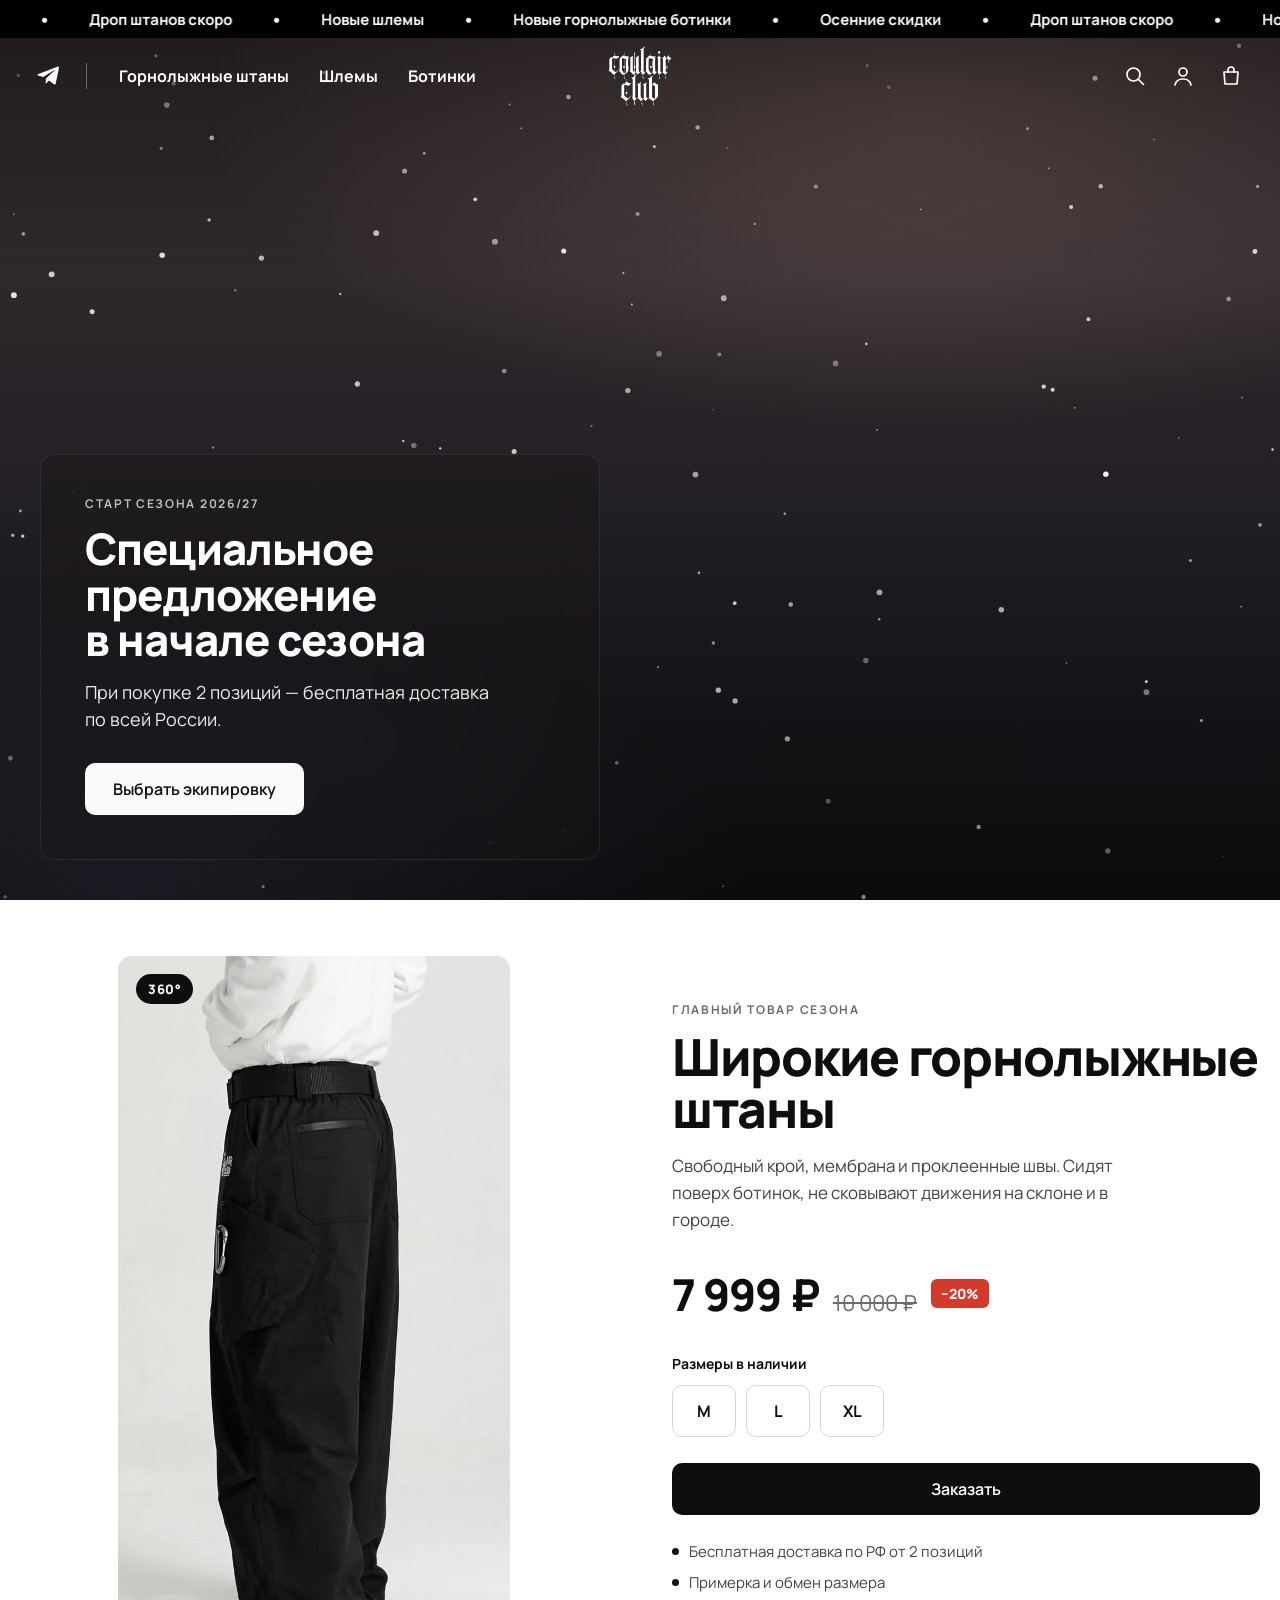
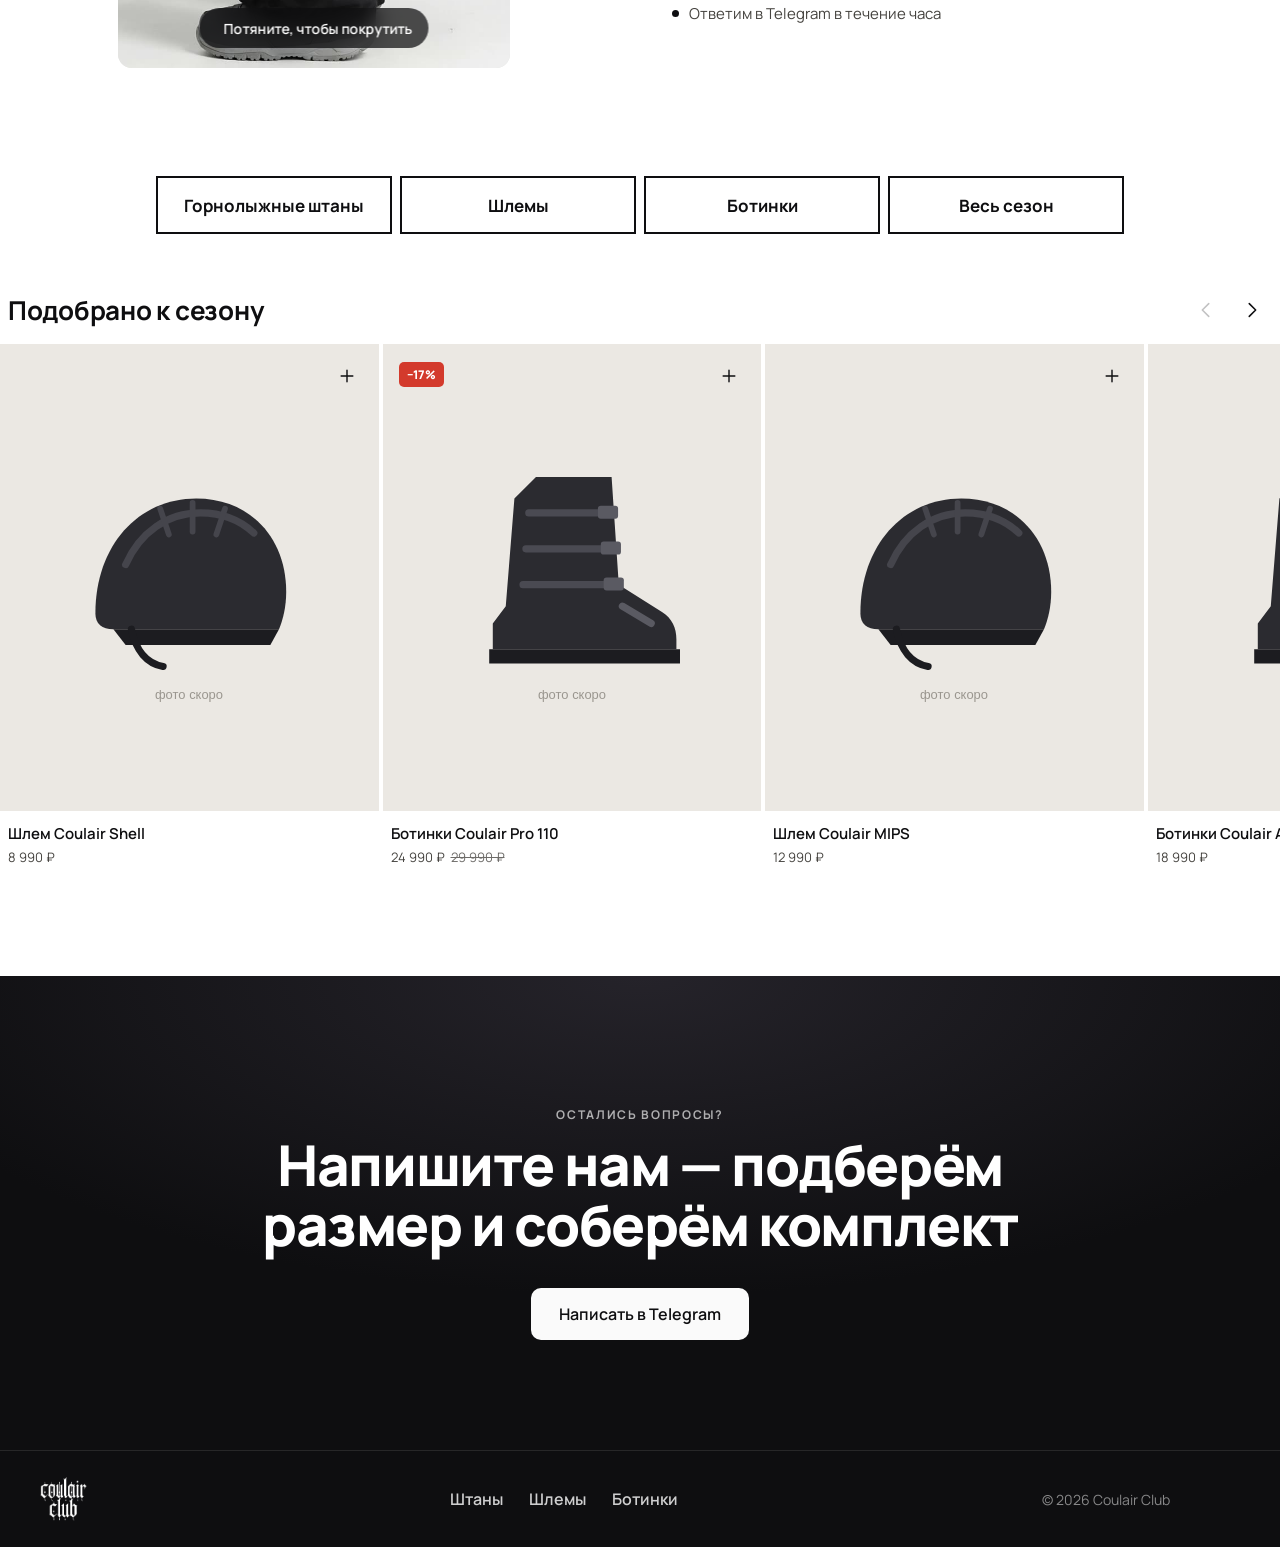
==== index.html @ 9a0a9084 "Увеличить число кадров 360° штанов с 72 до 144 для плавности Co-Authored-By: Claude Sonnet 5 <norepl" ====
<!DOCTYPE html>
<html lang="ru">
<head>
  <meta charset="UTF-8">
  <meta name="viewport" content="width=device-width, initial-scale=1">
  <title>Coulair Club — горнолыжная одежда и снаряжение</title>
  <meta name="description" content="Coulair Club: широкие горнолыжные штаны, шлемы и горнолыжные ботинки. Бесплатная доставка по РФ при покупке двух позиций.">
  <link rel="icon" type="image/png" href="assets/logo-black.png">
  <link rel="preconnect" href="https://fonts.googleapis.com">
  <link rel="preconnect" href="https://fonts.gstatic.com" crossorigin>
  <link href="https://fonts.googleapis.com/css2?family=Manrope:wght@400;500;600;700;800&display=swap" rel="stylesheet">
  <link rel="stylesheet" href="css/style.css">
</head>
<body>

  <!-- ========== Бегущая строка ========== -->
  <div class="ticker" aria-label="Новости магазина">
    <div class="ticker__track" id="tickerTrack"></div>
  </div>

  <!-- ========== Шапка (прилипает при скролле) ========== -->
  <header class="header" id="header">
    <div class="header__inner">
      <nav class="header__left" aria-label="Основное меню">
        <button class="icon-btn header__burger" id="burgerBtn" aria-label="Открыть меню">
          <svg viewBox="0 0 24 24"><path d="M3 7h18M3 12h18M3 17h18"/></svg>
        </button>
        <a class="icon-btn header__tg" id="headerTg" href="#" target="_blank" rel="noopener" aria-label="Наш Telegram">
          <svg viewBox="0 0 24 24" class="fill"><path d="M21.9 4.3 18.7 19.4c-.2 1.1-.9 1.3-1.8.8l-4.9-3.6-2.4 2.3c-.3.3-.5.5-1 .5l.3-5 9.2-8.3c.4-.4-.1-.6-.6-.2L6.1 13.1l-4.9-1.5c-1.1-.3-1.1-1.1.2-1.6L20.5 2.7c.9-.3 1.7.2 1.4 1.6Z"/></svg>
        </a>
        <span class="header__divider"></span>
        <a class="header__link" href="#pants">Горнолыжные штаны</a>
        <a class="header__link" href="#catalog" data-filter="helmet">Шлемы</a>
        <a class="header__link" href="#catalog" data-filter="boots">Ботинки</a>
      </nav>

      <a class="header__logo" href="#top" aria-label="Coulair Club — на главную">
        <img src="assets/logo-white.png" alt="Coulair Club">
      </a>

      <div class="header__right">
        <button class="icon-btn" id="searchBtn" aria-label="Поиск">
          <svg viewBox="0 0 24 24"><circle cx="10.5" cy="10.5" r="6.5"/><path d="m15.5 15.5 5 5"/></svg>
        </button>
        <button class="icon-btn" id="accountBtn" aria-label="Личный кабинет">
          <svg viewBox="0 0 24 24"><circle cx="12" cy="8" r="4"/><path d="M4 21c.8-4 4-6 8-6s7.2 2 8 6"/></svg>
        </button>
        <button class="icon-btn cart-btn" id="cartBtn" aria-label="Корзина">
          <svg viewBox="0 0 24 24"><path d="M5 8h14l-1 12H6L5 8Z"/><path d="M9 8V6a3 3 0 0 1 6 0v2"/></svg>
          <span class="cart-btn__count" id="cartCount" hidden>0</span>
        </button>
      </div>
    </div>
  </header>

  <!-- Мобильное меню -->
  <div class="mobile-menu" id="mobileMenu" hidden>
    <a href="#pants">Горнолыжные штаны</a>
    <a href="#catalog" data-filter="helmet">Шлемы</a>
    <a href="#catalog" data-filter="boots">Ботинки</a>
    <a href="#" class="mobile-menu__tg" data-social="telegram" target="_blank" rel="noopener">Наш Telegram →</a>
  </div>

  <main id="top">

    <!-- ========== Первый экран: видео ========== -->
    <section class="hero" id="hero">
      <video class="hero__video" id="heroVideo" muted playsinline preload="auto" poster="assets/hero-poster.jpg"></video>
      <div class="hero__fallback" aria-hidden="true"></div>
      <canvas class="hero__snow" id="heroSnow" aria-hidden="true"></canvas>
      <div class="hero__shade" aria-hidden="true"></div>

      <div class="offer glass" id="offer">
        <p class="offer__eyebrow">Старт сезона 2026/27</p>
        <h1 class="offer__title">Специальное предложение в&nbsp;начале сезона</h1>
        <p class="offer__text">При покупке 2&nbsp;позиций — бесплатная доставка по&nbsp;всей России.</p>
        <a class="btn btn--light" href="#pants">Выбрать экипировку</a>
      </div>
    </section>

    <!-- ========== Главный товар: штаны 360° ========== -->
    <section class="product" id="pants">
      <div class="container product__grid">
        <div class="viewer" id="viewer" tabindex="0" aria-label="Обзор штанов на 360 градусов. Потяните влево или вправо, чтобы покрутить">
          <img class="viewer__frame" id="viewerFrame" src="assets/pants360/001.jpg" alt="Широкие горнолыжные штаны, вид 360°" draggable="false">
          <div class="viewer__progress" id="viewerProgress"><span></span></div>
          <span class="viewer__badge">360°</span>
          <div class="viewer__hint" id="viewerHint">
            <svg viewBox="0 0 24 24"><path d="M8 7 3 12l5 5M16 7l5 5-5 5M3 12h18"/></svg>
            Потяните, чтобы покрутить
          </div>
        </div>

        <div class="product__info">
          <p class="eyebrow">Главный товар сезона</p>
          <h2 class="product__title">Широкие горнолыжные штаны</h2>
          <p class="product__desc">Свободный крой, мембрана и проклеенные швы. Сидят поверх ботинок, не сковывают движения на склоне и в городе.</p>

          <div class="price">
            <span class="price__new">7&nbsp;999&nbsp;₽</span>
            <s class="price__old">10&nbsp;000&nbsp;₽</s>
            <span class="price__tag">−20%</span>
          </div>

          <div class="sizes">
            <p class="sizes__label">Размеры в наличии</p>
            <div class="sizes__list" id="sizeList" role="radiogroup" aria-label="Размер">
              <button class="size" role="radio" aria-checked="false" data-size="M">M</button>
              <button class="size" role="radio" aria-checked="false" data-size="L">L</button>
              <button class="size" role="radio" aria-checked="false" data-size="XL">XL</button>
            </div>
            <p class="sizes__error" id="sizeError" hidden>Выберите размер</p>
          </div>

          <button class="btn btn--dark btn--wide" id="orderPantsBtn">Заказать</button>

          <ul class="perks">
            <li>Бесплатная доставка по РФ от 2 позиций</li>
            <li>Примерка и обмен размера</li>
            <li>Ответим в Telegram в течение часа</li>
          </ul>
        </div>
      </div>
    </section>

    <!-- ========== Категории ========== -->
    <section class="categories" aria-label="Категории">
      <div class="categories__list">
        <a class="cat-btn" href="#pants">Горнолыжные штаны</a>
        <a class="cat-btn" href="#catalog" data-filter="helmet">Шлемы</a>
        <a class="cat-btn" href="#catalog" data-filter="boots">Ботинки</a>
        <a class="cat-btn" href="#catalog" data-filter="all">Весь сезон</a>
      </div>
    </section>

    <!-- ========== Карточки: шлемы и ботинки ========== -->
    <section class="catalog" id="catalog">
      <div class="catalog__head">
        <h2 class="catalog__title" id="catalogTitle">Подобрано к сезону</h2>
        <div class="catalog__arrows">
          <button class="arrow" id="prevBtn" aria-label="Назад">
            <svg viewBox="0 0 24 24"><path d="m15 5-7 7 7 7"/></svg>
          </button>
          <button class="arrow" id="nextBtn" aria-label="Вперёд">
            <svg viewBox="0 0 24 24"><path d="m9 5 7 7-7 7"/></svg>
          </button>
        </div>
      </div>
      <div class="catalog__track" id="catalogTrack"></div>
    </section>
  </main>

  <!-- ========== Футер со снегом ========== -->
  <footer class="footer" id="footer">
    <canvas class="footer__snow" id="snow" aria-hidden="true"></canvas>
    <div class="footer__cta">
      <p class="eyebrow eyebrow--light">Остались вопросы?</p>
      <h2 class="footer__title">Напишите нам — подберём размер и&nbsp;соберём комплект</h2>
      <a class="btn btn--light" href="#" data-social="telegram" target="_blank" rel="noopener">Написать в Telegram</a>
    </div>
    <div class="footer__bottom">
      <img class="footer__logo" src="assets/logo-white.png" alt="Coulair Club">
      <nav class="footer__nav">
        <a href="#pants">Штаны</a>
        <a href="#catalog" data-filter="helmet">Шлемы</a>
        <a href="#catalog" data-filter="boots">Ботинки</a>
      </nav>
      <p class="footer__copy">© <span id="year"></span> Coulair Club</p>
    </div>
  </footer>

  <!-- ========== Плавающая кнопка связи ========== -->
  <div class="chat" id="chat">
    <div class="chat__panel glass" id="chatPanel" hidden>
      <p class="chat__title">Ответим на ваши вопросы здесь</p>
      <p class="chat__sub">Обычно отвечаем в течение часа</p>
      <div class="chat__links" id="chatLinks"></div>
    </div>
    <button class="chat__btn" id="chatBtn" aria-label="Связаться с нами" aria-expanded="false">
      <svg class="chat__icon-open" viewBox="0 0 24 24"><path d="M4 5h16v11H9l-5 4V5Z"/></svg>
      <svg class="chat__icon-close" viewBox="0 0 24 24"><path d="M6 6l12 12M18 6 6 18"/></svg>
    </button>
  </div>

  <!-- ========== Модалка: заявка ========== -->
  <div class="modal" id="orderModal" hidden>
    <div class="modal__backdrop" data-close></div>
    <div class="modal__box" role="dialog" aria-modal="true" aria-labelledby="orderTitle">
      <button class="icon-btn modal__close" data-close aria-label="Закрыть">
        <svg viewBox="0 0 24 24"><path d="M6 6l12 12M18 6 6 18"/></svg>
      </button>

      <form class="form" id="orderForm" novalidate>
        <h3 class="modal__title" id="orderTitle">Оформление заявки</h3>
        <div class="order-summary" id="orderSummary"></div>

        <label class="field">
          <span>Имя</span>
          <input name="name" type="text" autocomplete="name" required placeholder="Как к вам обращаться">
        </label>
        <label class="field">
          <span>Телефон</span>
          <input name="phone" type="tel" autocomplete="tel" required placeholder="+7 (___) ___-__-__">
        </label>
        <label class="field">
          <span>Telegram <em>(необязательно)</em></span>
          <input name="telegram" type="text" placeholder="@username">
        </label>
        <label class="field">
          <span>Город доставки</span>
          <input name="city" type="text" autocomplete="address-level2" required placeholder="Москва">
        </label>
        <label class="field">
          <span>Комментарий <em>(необязательно)</em></span>
          <textarea name="comment" rows="2" placeholder="Рост, вес, пожелания по размеру"></textarea>
        </label>
        <label class="check">
          <input type="checkbox" name="agree" required checked>
          <span>Согласен на обработку персональных данных</span>
        </label>
        <p class="form__error" id="formError" hidden></p>
        <button class="btn btn--dark btn--wide" type="submit">Отправить заявку</button>
      </form>

      <div class="form-done" id="formDone" hidden>
        <h3 class="modal__title">Заявка принята!</h3>
        <p>Мы свяжемся с вами в ближайшее время, чтобы подтвердить размер и доставку.</p>
        <button class="btn btn--dark btn--wide" data-close>Хорошо</button>
      </div>
    </div>
  </div>

  <!-- ========== Корзина ========== -->
  <div class="drawer" id="cartDrawer" hidden>
    <div class="modal__backdrop" data-close></div>
    <aside class="drawer__box" role="dialog" aria-modal="true" aria-labelledby="cartTitle">
      <div class="drawer__head">
        <h3 class="modal__title" id="cartTitle">Корзина</h3>
        <button class="icon-btn" data-close aria-label="Закрыть">
          <svg viewBox="0 0 24 24"><path d="M6 6l12 12M18 6 6 18"/></svg>
        </button>
      </div>
      <p class="drawer__promo" id="cartPromo"></p>
      <ul class="drawer__list" id="cartList"></ul>
      <div class="drawer__foot">
        <div class="drawer__total"><span>Итого</span><strong id="cartTotal">0 ₽</strong></div>
        <button class="btn btn--dark btn--wide" id="checkoutBtn">Оформить заявку</button>
      </div>
    </aside>
  </div>

  <!-- ========== Поиск ========== -->
  <div class="search" id="searchModal" hidden>
    <div class="modal__backdrop" data-close></div>
    <div class="search__box">
      <div class="search__row">
        <svg viewBox="0 0 24 24"><circle cx="10.5" cy="10.5" r="6.5"/><path d="m15.5 15.5 5 5"/></svg>
        <input id="searchInput" type="search" placeholder="Штаны, шлем, ботинки…" aria-label="Поиск по магазину">
        <button class="icon-btn" data-close aria-label="Закрыть">
          <svg viewBox="0 0 24 24"><path d="M6 6l12 12M18 6 6 18"/></svg>
        </button>
      </div>
      <ul class="search__results" id="searchResults"></ul>
    </div>
  </div>

  <!-- ========== Личный кабинет ========== -->
  <div class="modal" id="accountModal" hidden>
    <div class="modal__backdrop" data-close></div>
    <div class="modal__box modal__box--small" role="dialog" aria-modal="true" aria-labelledby="accountTitle">
      <button class="icon-btn modal__close" data-close aria-label="Закрыть">
        <svg viewBox="0 0 24 24"><path d="M6 6l12 12M18 6 6 18"/></svg>
      </button>
      <h3 class="modal__title" id="accountTitle">Личный кабинет</h3>
      <p class="muted">Кабинет скоро откроется. Пока статус заказа можно узнать у нас в Telegram.</p>
      <a class="btn btn--dark btn--wide" href="#" data-social="telegram" target="_blank" rel="noopener">Открыть Telegram</a>
    </div>
  </div>

  <div class="toast" id="toast" role="status" aria-live="polite"></div>

  <script src="js/main.js"></script>
</body>
</html>
---- css/style.css ----
/* ================= Coulair Club ================= */
:root {
  --ink: #0e0e10;
  --ink-2: #1b1b1f;
  --paper: #ffffff;
  --sand: #ebe8e3;          /* фон карточек */
  --muted: #6d6b68;
  --line: #d9d6d0;
  --sale: #d33a2c;
  --radius: 14px;
  --ticker-h: 38px;
  --header-h: 76px;
  --ease: cubic-bezier(.2, .7, .2, 1);
  --font: "Manrope", system-ui, -apple-system, "Segoe UI", sans-serif;
}

*, *::before, *::after { box-sizing: border-box; }
html { scroll-behavior: smooth; scroll-padding-top: var(--header-h); }
body {
  margin: 0;
  font-family: var(--font);
  color: var(--ink);
  background: var(--paper);
  -webkit-font-smoothing: antialiased;
  overflow-x: hidden;
}
img, video, canvas, svg { display: block; max-width: 100%; }
a { color: inherit; text-decoration: none; }
button { font: inherit; color: inherit; background: none; border: 0; cursor: pointer; padding: 0; }
[hidden] { display: none !important; }
svg { fill: none; stroke: currentColor; stroke-width: 1.7; stroke-linecap: round; stroke-linejoin: round; }
svg.fill { fill: currentColor; stroke: none; }
:focus-visible { outline: 2px solid #7fb2ff; outline-offset: 3px; }

.container { width: min(1240px, 100% - 32px); margin-inline: auto; }
.eyebrow { margin: 0 0 12px; font-size: 12px; font-weight: 700; letter-spacing: .14em; text-transform: uppercase; color: var(--muted); }
.eyebrow--light { color: rgba(255,255,255,.65); }
.muted { color: var(--muted); line-height: 1.55; }

/* ---------- Кнопки ---------- */
.btn {
  display: inline-flex; align-items: center; justify-content: center;
  min-height: 52px; padding: 0 28px;
  border-radius: 10px;
  font-size: 16px; font-weight: 600;
  transition: transform .2s var(--ease), background .2s, color .2s, opacity .2s;
}
.btn:active { transform: scale(.98); }
.btn--light { background: #fafafa; color: var(--ink); }
.btn--light:hover { background: #fff; }
.btn--dark { background: var(--ink); color: #fff; }
.btn--dark:hover { background: #2a2a30; }
.btn--wide { width: 100%; }

.icon-btn { display: inline-grid; place-items: center; width: 42px; height: 42px; border-radius: 50%; transition: background .2s; }
.icon-btn:hover { background: rgba(255,255,255,.12); }
.icon-btn svg { width: 24px; height: 24px; }

.glass {
  background: rgba(24, 22, 22, .42);
  -webkit-backdrop-filter: blur(22px) saturate(140%);
  backdrop-filter: blur(22px) saturate(140%);
  border: 1px solid rgba(255,255,255,.08);
}

/* ---------- Бегущая строка ---------- */
.ticker {
  position: relative; z-index: 60;
  height: var(--ticker-h);
  background: #000; color: #fff;
  overflow: hidden;
  display: flex; align-items: center;
}
.ticker__track {
  display: flex; flex-shrink: 0; white-space: nowrap;
  animation: ticker 38s linear infinite;
  will-change: transform;
}
.ticker:hover .ticker__track { animation-play-state: paused; }
.ticker__item { display: inline-flex; align-items: center; font-size: 15px; font-weight: 700; }
.ticker__item::before { content: "•"; margin: 0 38px; font-size: 18px; }
@keyframes ticker { to { transform: translateX(-50%); } }

/* ---------- Шапка ---------- */
.header {
  position: sticky; top: 0; z-index: 50;
  height: var(--header-h);
  color: #fff;
  transition: background .35s, backdrop-filter .35s, box-shadow .35s;
}
.header.is-scrolled {
  background: rgba(14, 14, 16, .88);
  -webkit-backdrop-filter: blur(18px) saturate(140%);
  backdrop-filter: blur(18px) saturate(140%);
  box-shadow: 0 1px 0 rgba(255,255,255,.06);
}
.header__inner {
  height: 100%;
  display: grid; grid-template-columns: 1fr auto 1fr; align-items: center;
  padding: 0 28px;
}
.header__left { display: flex; align-items: center; gap: 6px; }
.header__right { display: flex; align-items: center; justify-content: flex-end; gap: 6px; }
.header__divider { width: 1px; height: 26px; background: rgba(255,255,255,.35); margin: 0 14px 0 10px; }
.header__link { padding: 8px 12px; font-size: 16px; font-weight: 700; white-space: nowrap; border-radius: 8px; transition: opacity .2s; }
.header__link:hover { opacity: .7; }
.header__logo img { height: 60px; width: auto; }
.header__burger { display: none; }

.cart-btn { position: relative; }
.cart-btn__count {
  position: absolute; top: 3px; right: 1px;
  min-width: 18px; height: 18px; padding: 0 5px;
  border-radius: 9px; background: #fff; color: var(--ink);
  font-size: 11px; font-weight: 800; line-height: 18px; text-align: center;
}

.mobile-menu {
  position: fixed; inset: var(--header-h) 0 auto 0; z-index: 49;
  display: grid; gap: 4px; padding: 16px;
  background: rgba(20,18,18,.92);
  -webkit-backdrop-filter: blur(18px); backdrop-filter: blur(18px);
  color: #fff;
}
.mobile-menu a { padding: 14px 8px; font-size: 18px; font-weight: 700; border-bottom: 1px solid rgba(255,255,255,.08); }
.mobile-menu__tg { color: #8cc8ff; border-bottom: 0 !important; }

/* ---------- Первый экран ---------- */
.hero {
  position: relative;
  height: calc(100svh - var(--ticker-h));
  min-height: 560px;
  margin-top: calc(var(--header-h) * -1);   /* шапка лежит поверх видео */
  overflow: hidden;
  background: #151417;
  color: #fff;
}
.hero__video, .hero__fallback { position: absolute; inset: 0; width: 100%; height: 100%; object-fit: cover; }
.hero__video { z-index: 1; }
.hero__fallback {
  background:
    radial-gradient(90% 60% at 72% 8%, rgba(150, 120, 112, .45) 0%, transparent 62%),
    radial-gradient(70% 50% at 10% 100%, rgba(70, 76, 96, .5) 0%, transparent 70%),
    linear-gradient(180deg, #3b3134 0%, #221f24 55%, #141317 100%);
}
.hero__snow { position: absolute; inset: 0; z-index: 1; width: 100%; height: 100%; pointer-events: none; }
.hero__shade { position: absolute; inset: 0; z-index: 2; background: linear-gradient(180deg, rgba(0,0,0,.45) 0%, transparent 28%, transparent 55%, rgba(0,0,0,.45) 100%); }

.offer {
  position: absolute; z-index: 3;
  left: 40px; bottom: 40px;
  width: min(560px, calc(100% - 32px));
  padding: 40px 44px 44px;
  border-radius: var(--radius);
  opacity: 0; transform: translateY(24px);
  transition: opacity .9s var(--ease), transform .9s var(--ease);
  pointer-events: none;
}
.offer.is-visible { opacity: 1; transform: none; pointer-events: auto; }
.offer__eyebrow { margin: 0 0 14px; font-size: 12px; font-weight: 700; letter-spacing: .14em; text-transform: uppercase; opacity: .7; }
.offer__title { margin: 0 0 16px; font-size: clamp(30px, 3.4vw, 46px); line-height: 1.05; font-weight: 800; letter-spacing: -.02em; }
.offer__text { margin: 0 0 30px; font-size: 18px; line-height: 1.5; opacity: .92; }

/* ---------- Главный товар ---------- */
.product { padding: 56px 0 96px; background: var(--paper); }
.product__grid { display: grid; grid-template-columns: minmax(0, 1fr) minmax(0, 1fr); gap: 64px; align-items: center; }
.viewer { justify-self: center; }

.viewer {
  position: relative;
  aspect-ratio: 704 / 1280;    /* пропорции видео 360° */
  height: min(calc(100svh - var(--header-h) - 112px), 820px);
  max-width: 100%;
  border-radius: var(--radius);
  background: #e4e5e1;
  overflow: hidden;
  cursor: grab;
  touch-action: pan-y;         /* вертикальный скролл страницы работает, горизонтальный — крутит */
  user-select: none;
  perspective: 1400px;
}
.viewer.is-dragging { cursor: grabbing; }
.viewer__frame { position: absolute; inset: 0; width: 100%; height: 100%; object-fit: cover; pointer-events: none; }
.viewer__progress { position: absolute; left: 18px; right: 18px; top: 66px; height: 3px; border-radius: 3px; background: rgba(0,0,0,.08); overflow: hidden; transition: opacity .4s; }
.viewer__progress span { display: block; height: 100%; width: 0; background: var(--ink); transition: width .2s; }
.viewer__progress.is-done { opacity: 0; }
.viewer__badge {
  position: absolute; top: 18px; left: 18px;
  padding: 6px 12px; border-radius: 99px;
  background: var(--ink); color: #fff; font-size: 13px; font-weight: 800; letter-spacing: .04em;
}
.viewer__hint {
  position: absolute; left: 50%; bottom: 20px; transform: translateX(-50%);
  display: flex; align-items: center; gap: 8px;
  padding: 10px 16px; border-radius: 99px;
  background: rgba(14,14,16,.72); color: #fff;
  -webkit-backdrop-filter: blur(10px); backdrop-filter: blur(10px);
  font-size: 14px; font-weight: 600; white-space: nowrap;
  transition: opacity .4s;
}
.viewer__hint svg { width: 20px; height: 20px; }
.viewer.is-touched .viewer__hint { opacity: 0; }

.product__title { margin: 0 0 18px; font-size: clamp(34px, 4vw, 54px); line-height: 1.02; font-weight: 800; letter-spacing: -.025em; }
.product__desc { margin: 0 0 30px; max-width: 460px; font-size: 17px; line-height: 1.6; color: #45433f; }

.price { display: flex; align-items: baseline; flex-wrap: wrap; gap: 14px; margin-bottom: 30px; }
.price__new { font-size: 44px; font-weight: 800; letter-spacing: -.02em; }
.price__old { font-size: 22px; color: var(--muted); text-decoration-thickness: 2px; }
.price__tag { align-self: center; padding: 5px 10px; border-radius: 6px; background: var(--sale); color: #fff; font-size: 14px; font-weight: 800; }

.sizes { margin-bottom: 26px; }
.sizes__label { margin: 0 0 12px; font-size: 14px; font-weight: 700; }
.sizes__list { display: flex; gap: 10px; }
.size {
  width: 64px; height: 52px; border-radius: 10px;
  border: 1.5px solid var(--line);
  font-size: 16px; font-weight: 700;
  transition: border-color .2s, background .2s, color .2s;
}
.size:hover { border-color: var(--ink); }
.size[aria-checked="true"] { background: var(--ink); border-color: var(--ink); color: #fff; }
.sizes__error { margin: 10px 0 0; color: var(--sale); font-size: 14px; font-weight: 600; }
.sizes.is-error .size { border-color: var(--sale); animation: shake .35s; }
@keyframes shake { 25% { transform: translateX(-4px); } 75% { transform: translateX(4px); } }

.perks { margin: 26px 0 0; padding: 0; list-style: none; display: grid; gap: 10px; font-size: 15px; color: #45433f; }
.perks li { display: flex; gap: 10px; align-items: center; }
.perks li::before { content: ""; width: 7px; height: 7px; border-radius: 50%; background: var(--ink); flex-shrink: 0; }

/* ---------- Категории (как фото 5) ---------- */
.categories { padding: 12px 16px 56px; }
.categories__list { display: flex; justify-content: center; flex-wrap: wrap; gap: 8px; }
.cat-btn {
  display: grid; place-items: center;
  min-width: 236px; height: 58px; padding: 0 20px;
  border: 2px solid var(--ink);
  font-size: 17px; font-weight: 700;
  transition: background .2s, color .2s;
}
.cat-btn:hover, .cat-btn.is-active { background: var(--ink); color: #fff; }

/* ---------- Карточки (как фото 6) ---------- */
.catalog { padding: 0 0 110px; }
.catalog__head { display: flex; align-items: center; justify-content: space-between; padding: 0 8px 14px; }
.catalog__title { margin: 0; font-size: 26px; font-weight: 700; letter-spacing: -.01em; }
.catalog__arrows { display: flex; gap: 6px; }
.arrow { display: grid; place-items: center; width: 40px; height: 40px; border-radius: 50%; transition: background .2s, opacity .2s; }
.arrow:hover { background: var(--sand); }
.arrow:disabled { opacity: .25; cursor: default; background: none; }
.arrow svg { width: 22px; height: 22px; }

.catalog__track {
  display: grid; grid-auto-flow: column;
  grid-auto-columns: calc((100% - 3 * 4px) / 3.35);
  gap: 4px;
  overflow-x: auto; scroll-snap-type: x mandatory;
  scrollbar-width: none;
  scroll-behavior: smooth;
}
.catalog__track::-webkit-scrollbar { display: none; }
.card { scroll-snap-align: start; }
.card__media {
  position: relative;
  aspect-ratio: 3 / 3.7;
  background: var(--sand);
  overflow: hidden;
}
.card__media img { width: 100%; height: 100%; object-fit: contain; padding: 12%; transition: transform .6s var(--ease); }
.card:hover .card__media img { transform: scale(1.04); }
.card__add {
  position: absolute; top: 12px; right: 12px;
  display: grid; place-items: center; width: 40px; height: 40px; border-radius: 50%;
  transition: background .2s, transform .2s;
}
.card__add:hover { background: rgba(255,255,255,.75); }
.card__add svg { width: 20px; height: 20px; }
.card__add.is-added { background: var(--ink); color: #fff; }
.card__sale { position: absolute; top: 18px; left: 16px; padding: 4px 8px; border-radius: 5px; background: var(--sale); color: #fff; font-size: 12px; font-weight: 800; }
.card__body { padding: 12px 8px 0; }
.card__name { margin: 0 0 4px; font-size: 15px; font-weight: 600; }
.card__price { margin: 0; font-size: 13px; color: #45433f; }
.card__price s { margin-left: 6px; color: var(--muted); }
.catalog__empty { padding: 40px 8px; color: var(--muted); }

/* ---------- Футер со снегом ---------- */
.footer {
  position: relative; overflow: hidden;
  background: radial-gradient(90% 80% at 50% 0%, #25232a 0%, var(--ink) 70%);
  color: #fff;
}
.footer__snow { position: absolute; inset: 0; width: 100%; height: 100%; pointer-events: none; }
.footer__cta { position: relative; padding: 130px 16px 110px; text-align: center; }
.footer__title { margin: 0 auto 34px; max-width: 820px; font-size: clamp(30px, 4.4vw, 58px); line-height: 1.06; font-weight: 800; letter-spacing: -.025em; }
.footer__bottom {
  position: relative;
  display: flex; align-items: center; justify-content: space-between; flex-wrap: wrap; gap: 20px;
  padding: 26px 110px 26px 40px; border-top: 1px solid rgba(255,255,255,.1);
}
.footer__logo { height: 44px; width: auto; }
.footer__nav { display: flex; gap: 26px; font-weight: 600; opacity: .8; }
.footer__nav a:hover { opacity: .65; }
.footer__copy { margin: 0; font-size: 14px; opacity: .5; }

/* ---------- Плавающая кнопка связи ---------- */
.chat {
  position: fixed; right: 22px; bottom: 22px; z-index: 70;
  display: flex; flex-direction: column; align-items: flex-end; gap: 12px;
  opacity: 0; transform: translateY(16px) scale(.9); pointer-events: none;
  transition: opacity .35s var(--ease), transform .35s var(--ease);
}
.chat.is-visible { opacity: 1; transform: none; pointer-events: auto; }
.chat__btn {
  display: grid; place-items: center; width: 56px; height: 56px; border-radius: 50%;
  background: rgba(20,18,18,.55); color: #fff;
  -webkit-backdrop-filter: blur(14px); backdrop-filter: blur(14px);
  border: 1px solid rgba(255,255,255,.18);
  box-shadow: 0 8px 28px rgba(0,0,0,.25);
  transition: background .2s, transform .2s;
}
.chat__btn:hover { background: rgba(20,18,18,.8); transform: scale(1.05); }
.chat__btn svg { width: 24px; height: 24px; }
.chat__icon-close { display: none; }
.chat.is-open .chat__icon-open { display: none; }
.chat.is-open .chat__icon-close { display: block; }
.chat__panel {
  width: min(320px, calc(100vw - 44px));
  padding: 22px; border-radius: var(--radius);
  color: #fff;
  background: rgba(20,18,18,.72);
  box-shadow: 0 18px 50px rgba(0,0,0,.3);
  animation: pop .3s var(--ease);
}
@keyframes pop { from { opacity: 0; transform: translateY(10px) scale(.97); } }
.chat__title { margin: 0 0 4px; font-size: 18px; font-weight: 800; }
.chat__sub { margin: 0 0 16px; font-size: 13px; opacity: .65; }
.chat__links { display: grid; gap: 8px; }
.chat__link {
  display: flex; align-items: center; gap: 12px;
  padding: 12px 14px; border-radius: 10px;
  background: rgba(255,255,255,.08);
  font-weight: 600; transition: background .2s;
}
.chat__link:hover { background: rgba(255,255,255,.16); }
.chat__link svg { width: 22px; height: 22px; flex-shrink: 0; }

/* ---------- Модалки ---------- */
.modal, .drawer, .search { position: fixed; inset: 0; z-index: 100; }
.modal { display: grid; place-items: center; padding: 16px; }
.modal__backdrop { position: absolute; inset: 0; background: rgba(10,10,12,.55); -webkit-backdrop-filter: blur(4px); backdrop-filter: blur(4px); animation: fade .25s; }
@keyframes fade { from { opacity: 0; } }
.modal__box {
  position: relative;
  width: min(480px, 100%); max-height: calc(100svh - 32px); overflow-y: auto;
  padding: 34px 32px 30px; border-radius: 18px;
  background: #fff;
  animation: pop .3s var(--ease);
}
.modal__box--small { width: min(400px, 100%); }
.modal__box--small .muted { margin: 0 0 24px; }
.modal__close { position: absolute; top: 14px; right: 14px; }
.modal__close:hover, .drawer .icon-btn:hover, .search .icon-btn:hover { background: var(--sand); }
.modal__title { margin: 0 0 18px; font-size: 26px; font-weight: 800; letter-spacing: -.015em; }

.order-summary { margin-bottom: 20px; padding: 14px 16px; border-radius: 12px; background: var(--sand); font-size: 14px; line-height: 1.6; }
.order-summary__row { display: flex; justify-content: space-between; gap: 12px; }
.order-summary__total { margin-top: 6px; padding-top: 8px; border-top: 1px solid var(--line); font-weight: 800; }
.order-summary__promo { margin-top: 6px; color: #2d7a3e; font-weight: 700; }

.form { display: grid; gap: 14px; }
.field { display: grid; gap: 6px; font-size: 14px; font-weight: 600; }
.field em { font-style: normal; font-weight: 500; color: var(--muted); }
.field input, .field textarea {
  width: 100%; padding: 13px 14px;
  border: 1.5px solid var(--line); border-radius: 10px;
  font: inherit; font-weight: 500; font-size: 16px;
  background: #fff; color: var(--ink);
  transition: border-color .2s;
  resize: vertical;
}
.field input:focus, .field textarea:focus { outline: none; border-color: var(--ink); }
.field.is-invalid input { border-color: var(--sale); }
.check { display: flex; gap: 10px; align-items: flex-start; font-size: 13px; color: var(--muted); }
.check input { width: 18px; height: 18px; margin: 0; accent-color: var(--ink); flex-shrink: 0; }
.form__error { margin: 0; color: var(--sale); font-size: 14px; font-weight: 600; }
.form-done p { margin: 0 0 24px; line-height: 1.6; color: #45433f; }

/* Корзина */
.drawer__box {
  position: absolute; top: 0; right: 0; bottom: 0;
  width: min(420px, 100%);
  display: flex; flex-direction: column;
  background: #fff;
  animation: slide .35s var(--ease);
}
@keyframes slide { from { transform: translateX(100%); } }
.drawer__head { display: flex; align-items: center; justify-content: space-between; padding: 22px 22px 0; }
.drawer__head .modal__title { margin: 0; }
.drawer__promo { margin: 14px 22px 0; padding: 12px 14px; border-radius: 10px; background: var(--sand); font-size: 14px; font-weight: 600; }
.drawer__promo.is-done { background: #e3f2e5; color: #2d7a3e; }
.drawer__list { flex: 1; overflow-y: auto; margin: 0; padding: 10px 22px; list-style: none; }
.drawer__item { display: grid; grid-template-columns: 72px 1fr auto; gap: 14px; align-items: center; padding: 12px 0; border-bottom: 1px solid #efede9; }
.drawer__item img { width: 72px; height: 72px; object-fit: contain; padding: 8px; border-radius: 8px; background: var(--sand); }
.drawer__item-name { margin: 0 0 4px; font-size: 15px; font-weight: 600; }
.drawer__item-meta { margin: 0; font-size: 13px; color: var(--muted); }
.drawer__remove { font-size: 13px; color: var(--muted); text-decoration: underline; }
.drawer__empty { padding: 40px 0; text-align: center; color: var(--muted); }
.drawer__foot { padding: 18px 22px 24px; border-top: 1px solid #efede9; }
.drawer__total { display: flex; justify-content: space-between; margin-bottom: 14px; font-size: 18px; }

/* Поиск */
.search__box {
  position: relative;
  width: min(680px, calc(100% - 32px)); margin: 90px auto 0;
  border-radius: 16px; background: #fff; overflow: hidden;
  animation: pop .3s var(--ease);
}
.search__row { display: flex; align-items: center; gap: 10px; padding: 10px 10px 10px 20px; }
.search__row > svg { width: 22px; height: 22px; color: var(--muted); flex-shrink: 0; }
.search__row input { flex: 1; min-width: 0; padding: 12px 0; border: 0; font: inherit; font-size: 18px; outline: none; }
.search__results { max-height: 60svh; overflow-y: auto; margin: 0; padding: 0 10px 10px; list-style: none; }
.search__results:empty { display: none; }
.search__result { display: flex; align-items: center; gap: 14px; width: 100%; padding: 10px; border-radius: 10px; text-align: left; }
.search__result:hover { background: var(--sand); }
.search__result img { width: 52px; height: 52px; object-fit: contain; padding: 6px; border-radius: 8px; background: var(--sand); }
.search__result span { flex: 1; font-weight: 600; }
.search__result small { color: var(--muted); font-size: 14px; }
.search__none { padding: 14px 10px; color: var(--muted); }

/* Тост */
.toast {
  position: fixed; left: 50%; bottom: 26px; z-index: 120;
  width: max-content; max-width: calc(100vw - 32px);
  padding: 12px 20px; border-radius: 10px;
  background: var(--ink); color: #fff; font-size: 15px; font-weight: 600; text-align: center;
  box-shadow: 0 10px 30px rgba(0,0,0,.25);
  transform: translate(-50%, 30px); opacity: 0; pointer-events: none;
  transition: opacity .3s, transform .3s var(--ease);
}
.toast.is-visible { opacity: 1; transform: translate(-50%, 0); }

/* ---------- Адаптив ---------- */
@media (max-width: 1100px) {
  .header__link { font-size: 15px; padding: 8px; }
  .header__divider { margin: 0 6px; }
  .catalog__track { grid-auto-columns: calc((100% - 4px) / 2.3); }
}
@media (max-width: 900px) {
  :root { --header-h: 64px; }
  .header__inner { padding: 0 10px; }
  .header__link, .header__divider { display: none; }
  .header__burger { display: inline-grid; }
  .header__logo img { height: 46px; }
  .product { padding: 56px 0; }
  .product__grid { grid-template-columns: 1fr; gap: 34px; }
  .viewer { height: min(76svh, 680px); }
  .cat-btn { min-width: 0; flex: 1 1 calc(50% - 8px); height: 52px; padding: 0 8px; font-size: 14px; text-align: center; white-space: nowrap; }
}
@media (max-width: 600px) {
  :root { --ticker-h: 34px; }
  .ticker__item { font-size: 13px; }
  .ticker__item::before { margin: 0 22px; }
  .header__right { gap: 0; }
  .icon-btn { width: 38px; height: 38px; }
  .header__tg { display: none; }
  .offer { left: 16px; bottom: 16px; padding: 26px 22px 24px; }
  .offer__text { font-size: 16px; margin-bottom: 22px; }
  .price__new { font-size: 38px; }
  .catalog__track { grid-auto-columns: 78%; }
  .catalog__head { padding: 0 16px 12px; }
  .catalog__title { font-size: 22px; }
  .card__body { padding: 12px 16px 0; }
  .footer__cta { padding: 96px 16px 84px; }
  .footer__bottom { flex-direction: column; padding: 26px 16px; text-align: center; }
  .chat { right: 16px; bottom: 16px; }
  .modal__box { padding: 28px 20px 22px; }
}

@media (prefers-reduced-motion: reduce) {
  html { scroll-behavior: auto; }
  .ticker__track { animation-duration: 120s; }
  *, *::before, *::after { transition-duration: .01ms !important; }
}
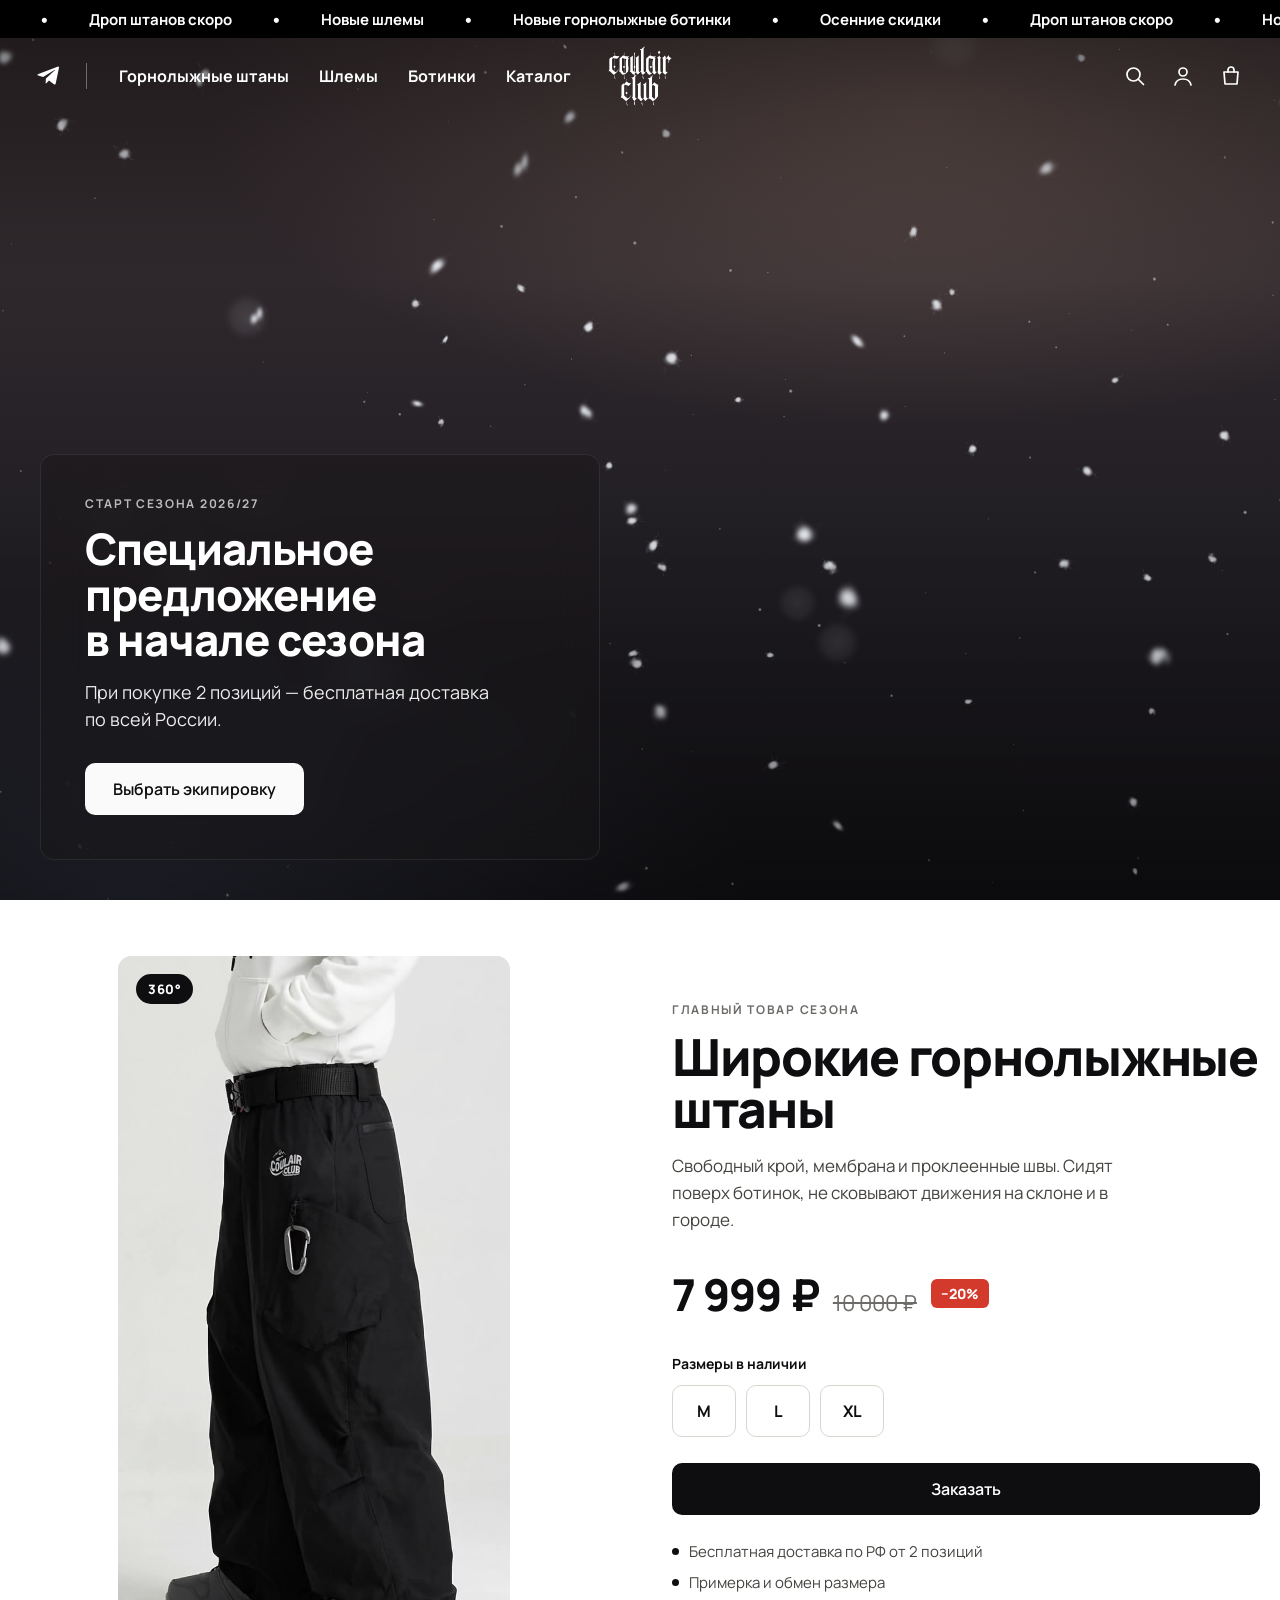
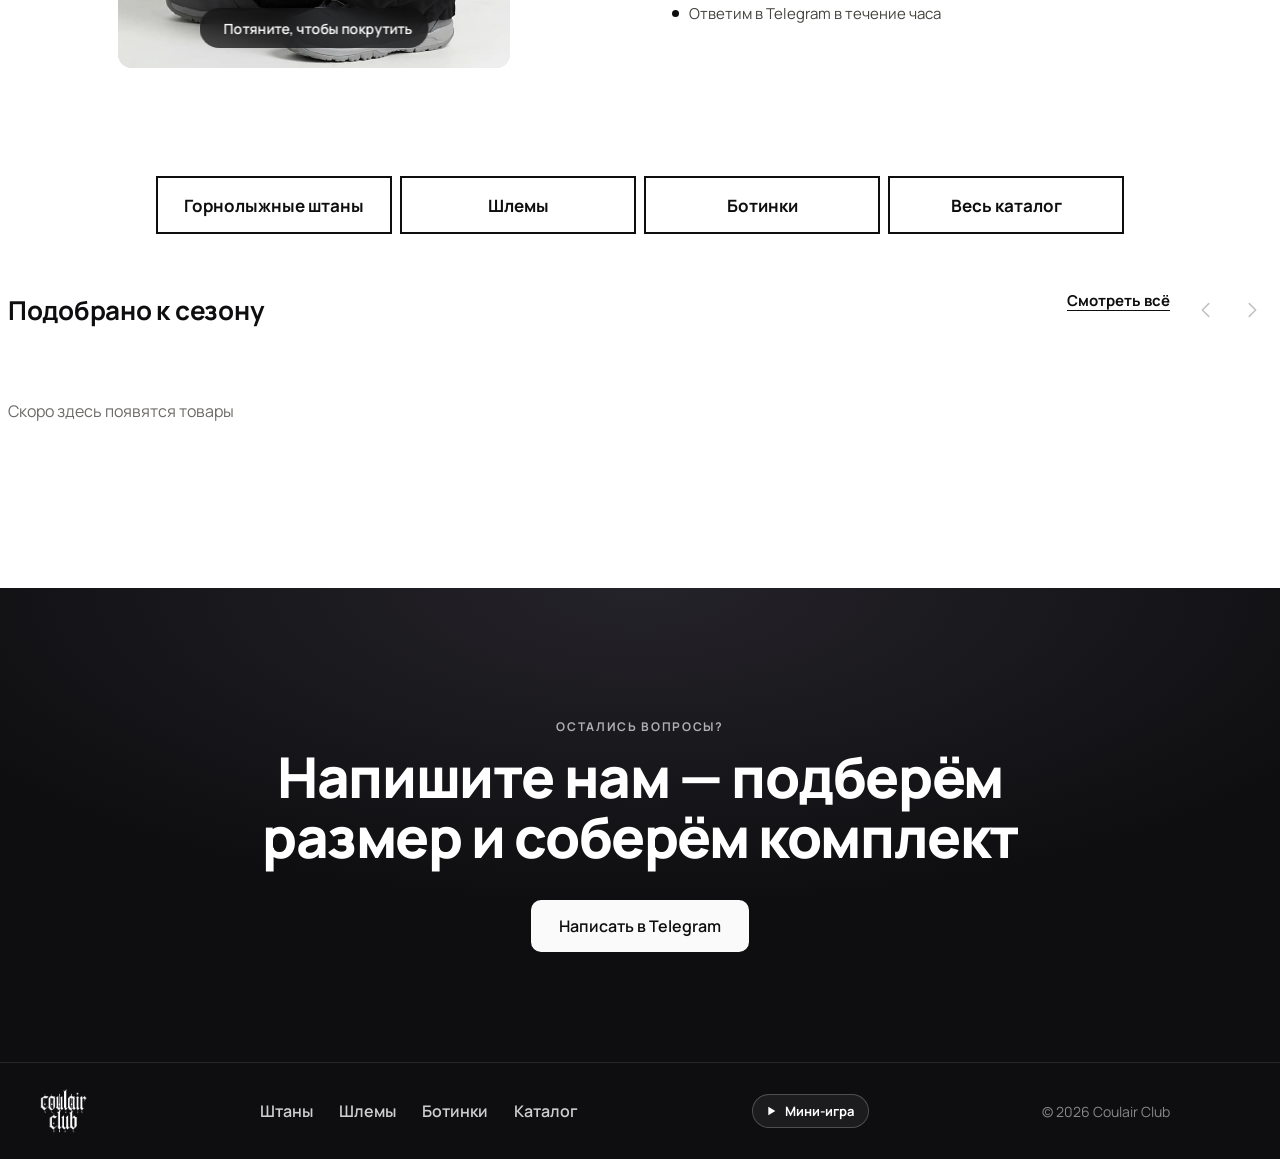
==== commit b8a2e7ae: "Мини-игра Coulair Run: спуск на лыжах или сноуборде - кнопка «Мини-игра» в футере на всех страницах;" ====
--- a/index.html
+++ b/index.html
@@ -29,12 +29,13 @@
           <svg viewBox="0 0 24 24" class="fill"><path d="M21.9 4.3 18.7 19.4c-.2 1.1-.9 1.3-1.8.8l-4.9-3.6-2.4 2.3c-.3.3-.5.5-1 .5l.3-5 9.2-8.3c.4-.4-.1-.6-.6-.2L6.1 13.1l-4.9-1.5c-1.1-.3-1.1-1.1.2-1.6L20.5 2.7c.9-.3 1.7.2 1.4 1.6Z"/></svg>
         </a>
         <span class="header__divider"></span>
-        <a class="header__link" href="#pants">Горнолыжные штаны</a>
-        <a class="header__link" href="#catalog" data-filter="helmet">Шлемы</a>
-        <a class="header__link" href="#catalog" data-filter="boots">Ботинки</a>
+        <a class="header__link" href="./#pants">Горнолыжные штаны</a>
+        <a class="header__link" href="catalog/?type=helmet">Шлемы</a>
+        <a class="header__link" href="catalog/?type=boots">Ботинки</a>
+        <a class="header__link" href="catalog/">Каталог</a>
       </nav>
 
-      <a class="header__logo" href="#top" aria-label="Coulair Club — на главную">
+      <a class="header__logo" href="./" aria-label="Coulair Club — на главную">
         <img src="assets/logo-white.png" alt="Coulair Club">
       </a>
 
@@ -55,9 +56,10 @@
 
   <!-- Мобильное меню -->
   <div class="mobile-menu" id="mobileMenu" hidden>
-    <a href="#pants">Горнолыжные штаны</a>
-    <a href="#catalog" data-filter="helmet">Шлемы</a>
-    <a href="#catalog" data-filter="boots">Ботинки</a>
+    <a href="./#pants">Горнолыжные штаны</a>
+    <a href="catalog/?type=helmet">Шлемы</a>
+    <a href="catalog/?type=boots">Ботинки</a>
+    <a href="catalog/">Весь каталог</a>
     <a href="#" class="mobile-menu__tg" data-social="telegram" target="_blank" rel="noopener">Наш Telegram →</a>
   </div>
 
@@ -129,7 +131,7 @@
         <a class="cat-btn" href="#pants">Горнолыжные штаны</a>
         <a class="cat-btn" href="#catalog" data-filter="helmet">Шлемы</a>
         <a class="cat-btn" href="#catalog" data-filter="boots">Ботинки</a>
-        <a class="cat-btn" href="#catalog" data-filter="all">Весь сезон</a>
+        <a class="cat-btn" href="catalog/">Весь каталог</a>
       </div>
     </section>
 
@@ -138,6 +140,7 @@
       <div class="catalog__head">
         <h2 class="catalog__title" id="catalogTitle">Подобрано к сезону</h2>
         <div class="catalog__arrows">
+          <a class="catalog__all" href="catalog/">Смотреть всё</a>
           <button class="arrow" id="prevBtn" aria-label="Назад">
             <svg viewBox="0 0 24 24"><path d="m15 5-7 7 7 7"/></svg>
           </button>
@@ -161,10 +164,14 @@
     <div class="footer__bottom">
       <img class="footer__logo" src="assets/logo-white.png" alt="Coulair Club">
       <nav class="footer__nav">
-        <a href="#pants">Штаны</a>
-        <a href="#catalog" data-filter="helmet">Шлемы</a>
-        <a href="#catalog" data-filter="boots">Ботинки</a>
+        <a href="./#pants">Штаны</a>
+        <a href="catalog/?type=helmet">Шлемы</a>
+        <a href="catalog/?type=boots">Ботинки</a>
+        <a href="catalog/">Каталог</a>
       </nav>
+      <button class="game-btn" id="gameBtn" type="button">
+        <svg viewBox="0 0 24 24"><path d="M8 5.5v13l10.5-6.5L8 5.5Z"/></svg>Мини-игра
+      </button>
       <p class="footer__copy">© <span id="year"></span> Coulair Club</p>
     </div>
   </footer>
@@ -279,6 +286,7 @@
 
   <div class="toast" id="toast" role="status" aria-live="polite"></div>
 
+  <script src="catalog/catalog.js"></script>
   <script src="js/main.js"></script>
 </body>
 </html>
--- a/css/style.css
+++ b/css/style.css
@@ -259,7 +259,9 @@
   scroll-behavior: smooth;
 }
 .catalog__track::-webkit-scrollbar { display: none; }
-.card { scroll-snap-align: start; }
+.card { position: relative; scroll-snap-align: start; }
+.card__main { display: block; color: inherit; }
+.card__main:focus-visible { outline-offset: -2px; }
 .card__media {
   position: relative;
   aspect-ratio: 3 / 3.7;
@@ -268,12 +270,26 @@
 }
 .card__media img { width: 100%; height: 100%; object-fit: contain; padding: 12%; transition: transform .6s var(--ease); }
 .card:hover .card__media img { transform: scale(1.04); }
+.card__media--photo img { padding: 0; object-fit: cover; }
+.card__media--contain { background: #e3e4e0; }
+.card__media--contain img { padding: 0; object-fit: contain; }
+.card__img2 { position: absolute; inset: 0; opacity: 0; transition: opacity .5s var(--ease), transform .6s var(--ease); }
+.card:hover .card__img2 { opacity: 1; }
+.card__badge { position: absolute; left: 12px; bottom: 12px; padding: 5px 10px; border-radius: 99px; background: rgba(255,255,255,.9); color: var(--ink); font-size: 12px; font-weight: 700; }
+.card__size { margin-left: 8px; color: var(--muted); }
+.card--sold .card__media img { filter: grayscale(1); opacity: .6; }
+.card--sold .card__price { color: var(--muted); text-decoration: line-through; }
+.card__badge--sold { background: var(--ink); color: #fff; }
+.catalog__all { margin-right: 10px; font-size: 15px; font-weight: 700; text-decoration: underline; text-underline-offset: 4px; }
+.catalog__all:hover { opacity: .65; }
+.catalog__empty a { text-decoration: underline; }
 .card__add {
-  position: absolute; top: 12px; right: 12px;
+  position: absolute; top: 12px; right: 12px; z-index: 2;
   display: grid; place-items: center; width: 40px; height: 40px; border-radius: 50%;
   transition: background .2s, transform .2s;
 }
 .card__add:hover { background: rgba(255,255,255,.75); }
+.card__media--photo ~ .card__add, .card:has(.card__media--photo) .card__add { background: rgba(255,255,255,.85); }
 .card__add svg { width: 20px; height: 20px; }
 .card__add.is-added { background: var(--ink); color: #fff; }
 .card__sale { position: absolute; top: 18px; left: 16px; padding: 4px 8px; border-radius: 5px; background: var(--sale); color: #fff; font-size: 12px; font-weight: 800; }
@@ -301,6 +317,15 @@
 .footer__nav { display: flex; gap: 26px; font-weight: 600; opacity: .8; }
 .footer__nav a:hover { opacity: .65; }
 .footer__copy { margin: 0; font-size: 14px; opacity: .5; }
+.game-btn {
+  display: inline-flex; align-items: center; gap: 6px;
+  padding: 7px 14px 7px 10px; border-radius: 99px;
+  border: 1px solid rgba(255,255,255,.22); background: rgba(255,255,255,.06);
+  color: #fff; font-size: 13px; font-weight: 700;
+  transition: background .2s, border-color .2s;
+}
+.game-btn:hover { background: rgba(255,255,255,.14); border-color: rgba(255,255,255,.4); }
+.game-btn svg { width: 16px; height: 16px; fill: currentColor; stroke: none; }
 
 /* ---------- Плавающая кнопка связи ---------- */
 .chat {
@@ -439,6 +464,94 @@
 }
 .toast.is-visible { opacity: 1; transform: translate(-50%, 0); }
 
+/* ---------- Внутренние страницы ---------- */
+.page-sub .header { background: rgba(14, 14, 16, .96); }
+.crumbs { display: flex; flex-wrap: wrap; align-items: center; gap: 8px; padding: 22px 0 26px; font-size: 14px; color: var(--muted); }
+.crumbs a:hover { color: var(--ink); }
+.crumbs span[aria-current] { color: var(--ink); font-weight: 600; }
+.crumbs__sep { opacity: .5; }
+.btn--outline { border: 1.5px solid var(--ink); color: var(--ink); background: transparent; }
+.btn--outline:hover { background: var(--ink); color: #fff; }
+
+/* Товар */
+.pdp { padding-bottom: 40px; }
+.pdp__grid { display: grid; grid-template-columns: minmax(0, 560px) minmax(0, 1fr); gap: 72px; align-items: start; justify-content: center; }
+.pdp__info { position: sticky; top: calc(var(--header-h) + 24px); }
+.pdp__title { margin: 0 0 16px; font-size: clamp(32px, 3.6vw, 48px); line-height: 1.04; font-weight: 800; letter-spacing: -.025em; }
+.pdp__badges { display: flex; flex-wrap: wrap; gap: 8px; margin-bottom: 26px; }
+.badge { padding: 7px 12px; border-radius: 99px; background: var(--ink); color: #fff; font-size: 13px; font-weight: 700; }
+.badge--stock { background: #e3f2e5; color: #2d7a3e; }
+.badge--sold { background: #f3e1df; color: var(--sale); }
+.btn:disabled { opacity: .45; cursor: not-allowed; }
+.pdp .price { margin-bottom: 26px; }
+.size--static { display: inline-grid; place-items: center; width: auto; padding: 0 18px; cursor: default; background: var(--ink); border-color: var(--ink); color: #fff; }
+.pdp__actions { display: grid; grid-template-columns: 1fr 1fr; gap: 10px; }
+
+.gallery__main { position: relative; border-radius: var(--radius); overflow: hidden; background: #1c1b1e; }
+.gallery__track { display: flex; overflow-x: auto; scroll-snap-type: x mandatory; scrollbar-width: none; cursor: zoom-in; }
+.gallery__track::-webkit-scrollbar { display: none; }
+.gallery__slide { position: relative; flex: 0 0 100%; margin: 0; aspect-ratio: 4 / 5; scroll-snap-align: start; overflow: hidden; }
+.gallery__bg { position: absolute; inset: -10%; width: 120%; height: 120%; object-fit: cover; filter: blur(28px) brightness(.8) saturate(1.1); }
+.gallery__img { position: relative; width: 100%; height: 100%; object-fit: contain; user-select: none; }
+.gallery__arrow {
+  position: absolute; top: 50%; transform: translateY(-50%); z-index: 2;
+  display: grid; place-items: center; width: 46px; height: 46px; border-radius: 50%;
+  background: rgba(255,255,255,.88); color: var(--ink);
+  box-shadow: 0 6px 20px rgba(0,0,0,.18);
+  opacity: 0; transition: opacity .25s, background .2s;
+}
+.gallery__arrow svg { width: 22px; height: 22px; }
+.gallery__arrow:hover { background: #fff; }
+.gallery__arrow--prev { left: 16px; }
+.gallery__arrow--next { right: 16px; }
+.gallery__main:hover .gallery__arrow, .gallery__arrow:focus-visible { opacity: 1; }
+.gallery__counter { position: absolute; left: 16px; bottom: 16px; z-index: 2; padding: 6px 12px; border-radius: 99px; background: rgba(14,14,16,.6); color: #fff; font-size: 13px; font-weight: 700; -webkit-backdrop-filter: blur(8px); backdrop-filter: blur(8px); }
+.gallery__zoom { position: absolute; right: 16px; bottom: 16px; z-index: 2; display: grid; place-items: center; width: 40px; height: 40px; border-radius: 50%; background: rgba(14,14,16,.6); color: #fff; -webkit-backdrop-filter: blur(8px); backdrop-filter: blur(8px); }
+.gallery__zoom svg { width: 20px; height: 20px; }
+.gallery__thumbs { display: flex; gap: 8px; margin-top: 10px; overflow-x: auto; scrollbar-width: none; }
+.gallery__thumb { flex: 0 0 76px; height: 92px; border-radius: 10px; overflow: hidden; opacity: .55; outline: 2px solid transparent; outline-offset: -2px; transition: opacity .2s, outline-color .2s; }
+.gallery__thumb img { width: 100%; height: 100%; object-fit: cover; }
+.gallery__thumb:hover { opacity: .85; }
+.gallery__thumb.is-active { opacity: 1; outline-color: var(--ink); }
+
+.acc { margin-top: 30px; border-top: 1px solid var(--line); }
+.acc details { border-bottom: 1px solid var(--line); }
+.acc summary { display: flex; justify-content: space-between; align-items: center; padding: 18px 0; font-size: 17px; font-weight: 700; cursor: pointer; list-style: none; }
+.acc summary::-webkit-details-marker { display: none; }
+.acc summary::after { content: "+"; font-size: 24px; font-weight: 400; transition: transform .25s; }
+.acc details[open] summary::after { transform: rotate(45deg); }
+.acc__body { padding: 0 0 20px; font-size: 15px; line-height: 1.65; color: #45433f; }
+.acc__body p { margin: 0 0 12px; }
+.acc__list { margin: 14px 0 0; padding-left: 18px; }
+.acc__list li { margin-bottom: 6px; }
+.specs { margin: 0; }
+.specs__row { display: flex; justify-content: space-between; gap: 16px; padding: 9px 0; border-bottom: 1px dashed var(--line); }
+.specs__row dt { color: var(--muted); }
+.specs__row dd { margin: 0; font-weight: 600; text-align: right; }
+.related { margin-top: 90px; padding-bottom: 20px; }
+
+/* Полноэкранный просмотр */
+.lightbox { position: fixed; inset: 0; z-index: 110; background: #0b0b0d; animation: fade .25s; }
+.lightbox__track { display: flex; height: 100%; overflow-x: auto; scroll-snap-type: x mandatory; scrollbar-width: none; }
+.lightbox__track::-webkit-scrollbar { display: none; }
+.lightbox__slide { flex: 0 0 100%; display: grid; place-items: center; margin: 0; padding: 70px 16px; scroll-snap-align: start; }
+.lightbox__slide img { width: 100%; height: 100%; object-fit: contain; }
+.lightbox__close { position: absolute; top: 16px; right: 16px; z-index: 3; color: #fff; }
+.lightbox .gallery__arrow { opacity: 1; }
+.lightbox .gallery__counter { left: 50%; transform: translateX(-50%); bottom: 22px; }
+
+/* Каталог */
+.catalog-page { min-height: 60svh; padding-bottom: 100px; }
+.page-title { margin: 0 0 22px; font-size: clamp(34px, 4vw, 52px); font-weight: 800; letter-spacing: -.025em; }
+.tabs { display: flex; gap: 8px; flex-wrap: wrap; margin-bottom: 26px; }
+.tab { display: inline-flex; align-items: center; gap: 8px; height: 44px; padding: 0 18px; border: 1.5px solid var(--line); border-radius: 99px; font-size: 15px; font-weight: 700; transition: border-color .2s, background .2s, color .2s; }
+.tab span { font-size: 12px; color: var(--muted); }
+.tab:hover { border-color: var(--ink); }
+.tab[aria-selected="true"] { background: var(--ink); border-color: var(--ink); color: #fff; }
+.tab[aria-selected="true"] span { color: rgba(255,255,255,.6); }
+.grid { display: grid; grid-template-columns: repeat(auto-fill, minmax(270px, 1fr)); gap: 36px 6px; }
+.grid .card__body { padding: 12px 4px 0; }
+
 /* ---------- Адаптив ---------- */
 @media (max-width: 1100px) {
   .header__link { font-size: 15px; padding: 8px; }
@@ -454,6 +567,10 @@
   .product { padding: 56px 0; }
   .product__grid { grid-template-columns: 1fr; gap: 34px; }
   .viewer { height: min(76svh, 680px); }
+  .pdp__grid { grid-template-columns: 1fr; gap: 28px; }
+  .pdp__info { position: static; }
+  .gallery__arrow { display: none; }
+  .lightbox .gallery__arrow { display: grid; }
   .cat-btn { min-width: 0; flex: 1 1 calc(50% - 8px); height: 52px; padding: 0 8px; font-size: 14px; text-align: center; white-space: nowrap; }
 }
 @media (max-width: 600px) {
@@ -474,6 +591,15 @@
   .footer__bottom { flex-direction: column; padding: 26px 16px; text-align: center; }
   .chat { right: 16px; bottom: 16px; }
   .modal__box { padding: 28px 20px 22px; }
+  .pdp .container { width: 100%; }
+  .crumbs { padding: 16px 16px 18px; }
+  .gallery__main { border-radius: 0; }
+  .gallery__thumbs { padding: 0 16px; }
+  .pdp__info { padding: 0 16px; }
+  .pdp__actions { grid-template-columns: 1fr; }
+  .grid { grid-template-columns: 1fr 1fr; gap: 26px 4px; }
+  .grid .card__name { font-size: 14px; }
+  .card__size { display: block; margin: 2px 0 0; }
 }
 
 @media (prefers-reduced-motion: reduce) {
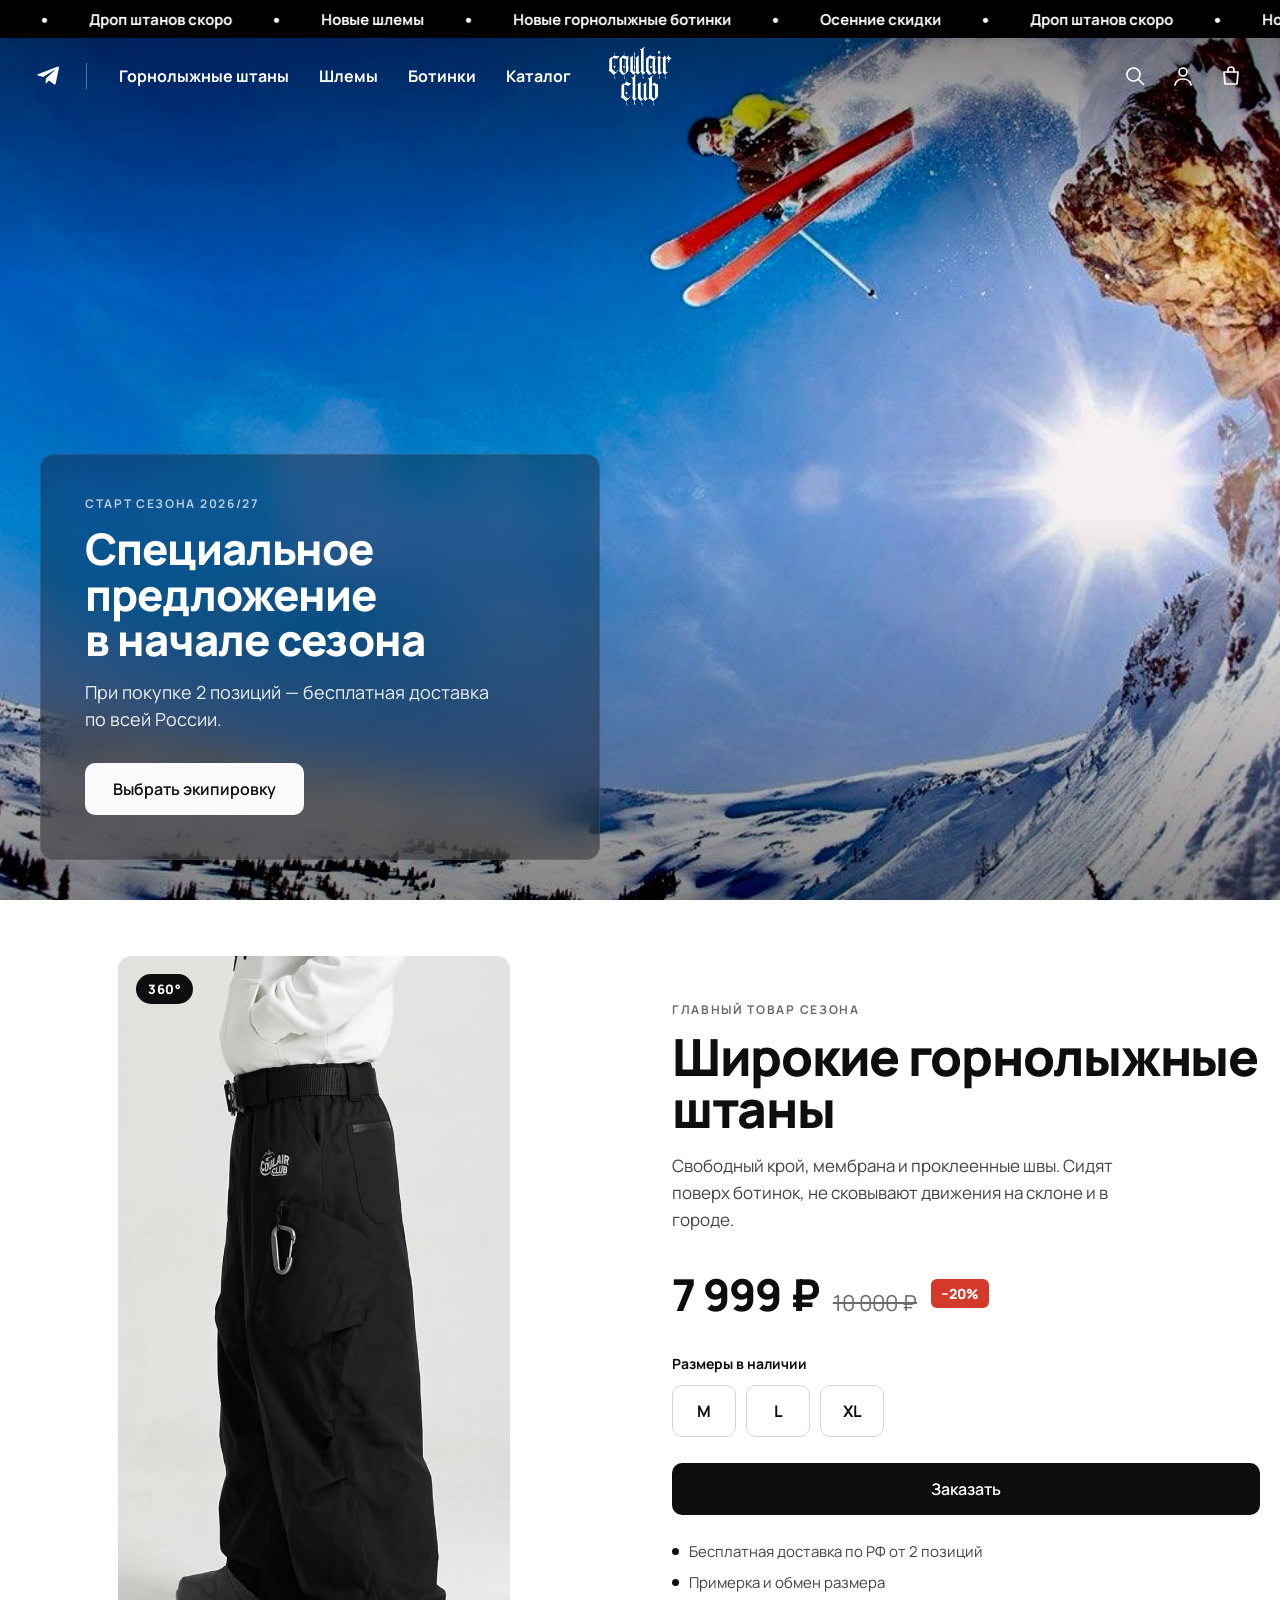
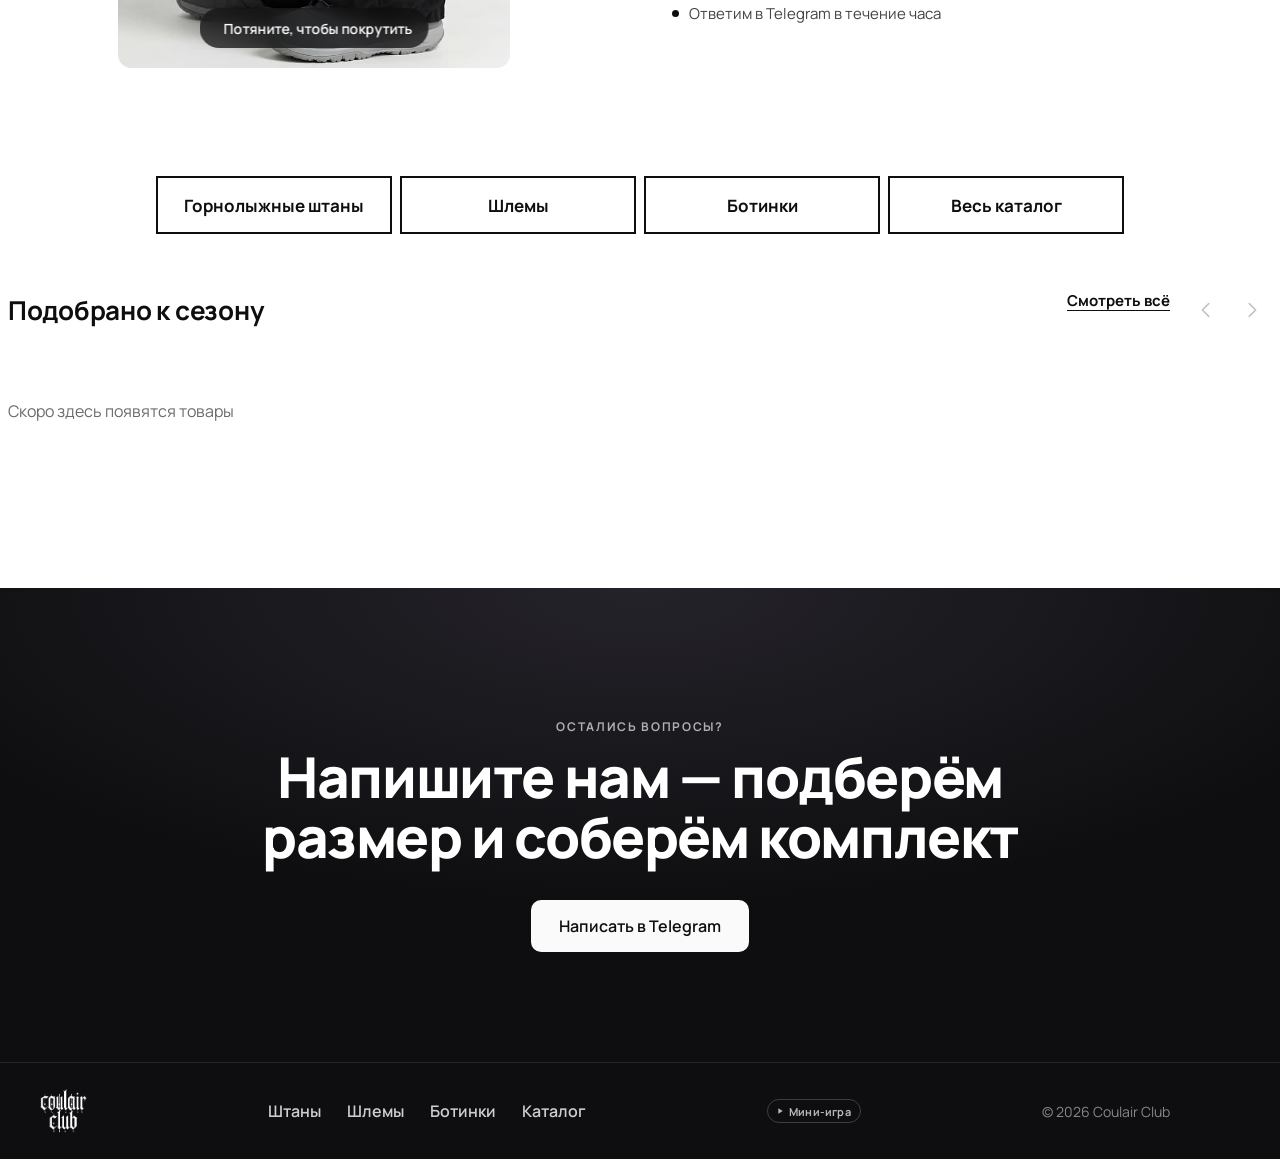
==== commit ee2091e2: "Первый экран: вместо видео — слайдшоу из двух фото (смена каждые 3 с, плавный наезд) Co-Authored-By:" ====
--- a/index.html
+++ b/index.html
@@ -67,7 +67,10 @@
 
     <!-- ========== Первый экран: видео ========== -->
     <section class="hero" id="hero">
-      <video class="hero__video" id="heroVideo" muted playsinline preload="auto" poster="assets/hero-poster.jpg"></video>
+      <div class="hero__slides" id="heroSlides">
+        <img class="hero__slide is-active" style="object-position: 50% 45%" src="assets/hero-1.jpg" alt="Сноубордист в прыжке над облаками" fetchpriority="high">
+        <img class="hero__slide" style="object-position: 60% 30%" src="assets/hero-2.jpg" alt="Лыжник в прыжке со скалы">
+      </div>
       <div class="hero__fallback" aria-hidden="true"></div>
       <canvas class="hero__snow" id="heroSnow" aria-hidden="true"></canvas>
       <div class="hero__shade" aria-hidden="true"></div>
--- a/css/style.css
+++ b/css/style.css
@@ -137,6 +137,15 @@
 }
 .hero__video, .hero__fallback { position: absolute; inset: 0; width: 100%; height: 100%; object-fit: cover; }
 .hero__video { z-index: 1; }
+/* слайдшоу: фото плавно сменяются, каждое медленно «наезжает» */
+.hero__slides { position: absolute; inset: 0; z-index: 1; overflow: hidden; }
+.hero__slide {
+  position: absolute; inset: 0; width: 100%; height: 100%; object-fit: cover;
+  opacity: 0; transform: scale(1.02);
+  transition: opacity 1.4s ease, transform 7s linear;
+}
+.hero__slide.is-active { opacity: 1; transform: scale(1.1); }
+@media (prefers-reduced-motion: reduce) { .hero__slide, .hero__slide.is-active { transform: none; } }
 .hero__fallback {
   background:
     radial-gradient(90% 60% at 72% 8%, rgba(150, 120, 112, .45) 0%, transparent 62%),
@@ -318,14 +327,22 @@
 .footer__nav a:hover { opacity: .65; }
 .footer__copy { margin: 0; font-size: 14px; opacity: .5; }
 .game-btn {
-  display: inline-flex; align-items: center; gap: 6px;
-  padding: 7px 14px 7px 10px; border-radius: 99px;
-  border: 1px solid rgba(255,255,255,.22); background: rgba(255,255,255,.06);
-  color: #fff; font-size: 13px; font-weight: 700;
-  transition: background .2s, border-color .2s;
-}
-.game-btn:hover { background: rgba(255,255,255,.14); border-color: rgba(255,255,255,.4); }
-.game-btn svg { width: 16px; height: 16px; fill: currentColor; stroke: none; }
+  display: inline-flex; align-items: center; gap: 4px;
+  height: 24px; padding: 0 9px 0 7px; border-radius: 99px;
+  border: 1px solid rgba(255,255,255,.2); background: transparent;
+  color: rgba(255,255,255,.7); font-size: 11px; font-weight: 700; letter-spacing: .02em;
+  transition: background .2s, color .2s, border-color .2s;
+}
+.game-btn:hover { background: rgba(255,255,255,.1); color: #fff; border-color: rgba(255,255,255,.4); }
+.game-btn svg { width: 10px; height: 10px; fill: currentColor; stroke: none; }
+.game-btn.is-loading { pointer-events: none; opacity: .7; }
+.game-btn.is-loading svg { display: none; }
+.game-btn.is-loading::before {
+  content: ""; width: 9px; height: 9px; border-radius: 50%;
+  border: 1.5px solid currentColor; border-right-color: transparent;
+  animation: spin .7s linear infinite;
+}
+@keyframes spin { to { transform: rotate(360deg); } }
 
 /* ---------- Плавающая кнопка связи ---------- */
 .chat {
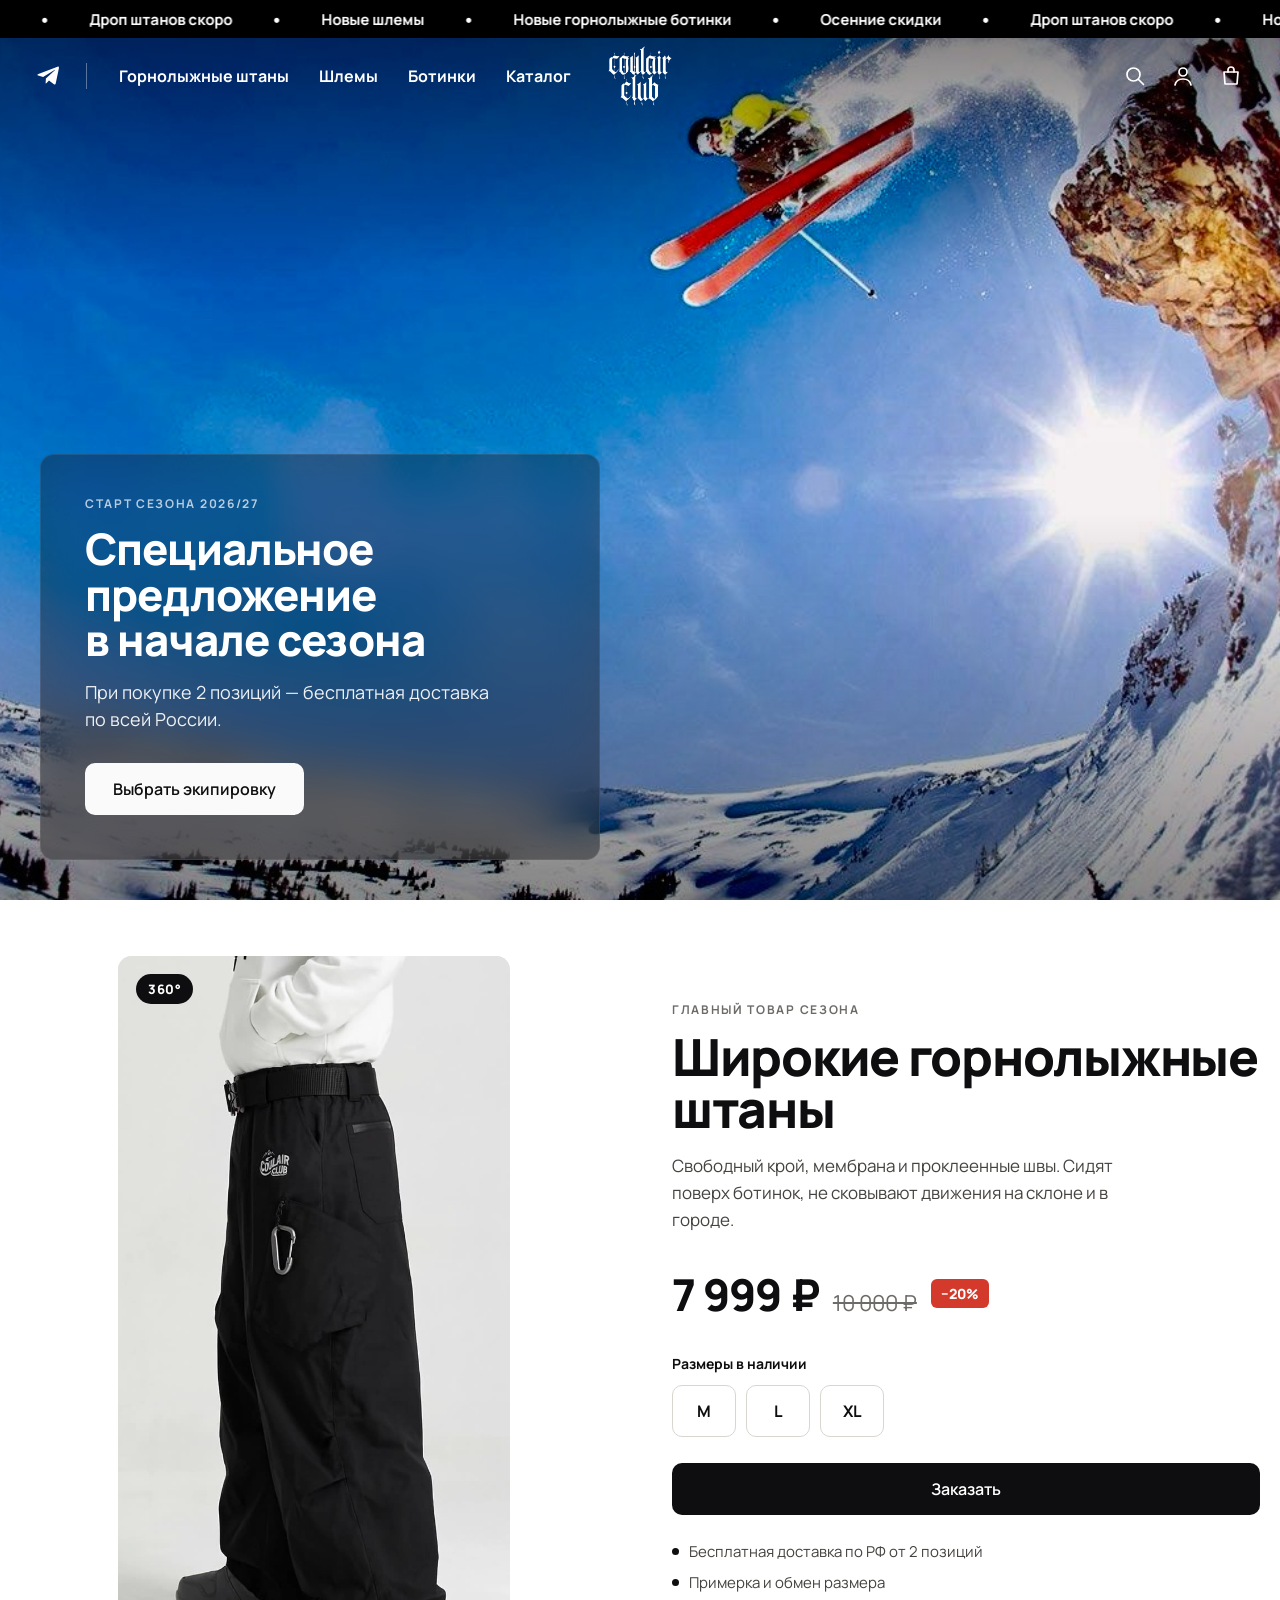
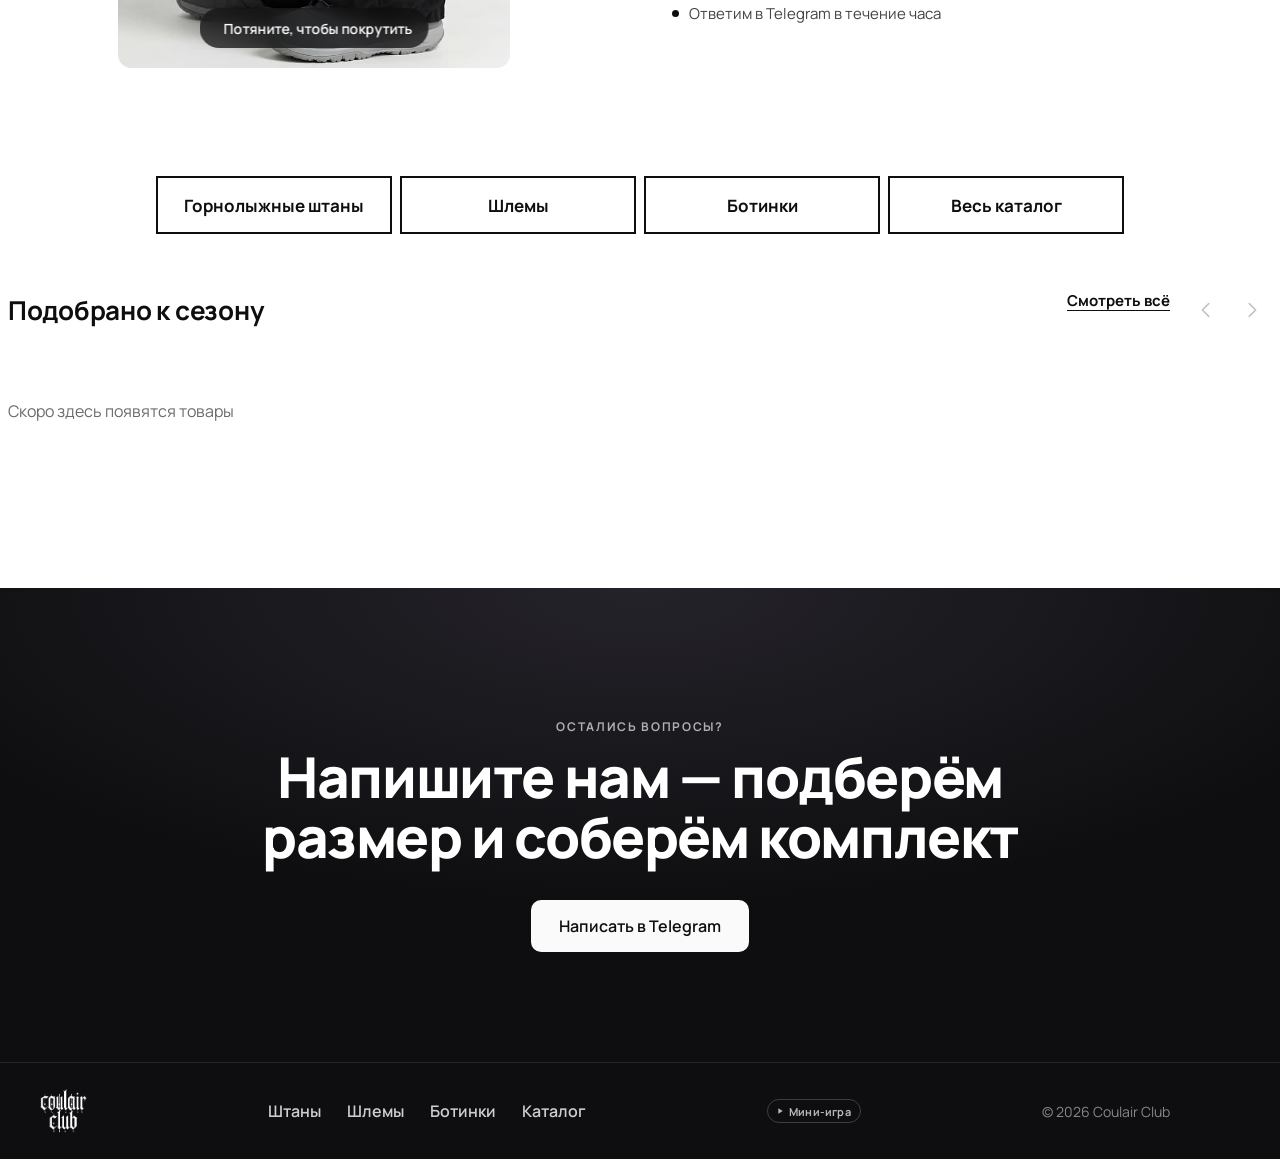
==== commit 153968eb: "Заявка: подсказки городов России в поле «Город доставки» - 1107 городов с регионами (hflabs/city, CC" ====
--- a/index.html
+++ b/index.html
@@ -218,7 +218,11 @@
         </label>
         <label class="field">
           <span>Город доставки</span>
-          <input name="city" type="text" autocomplete="address-level2" required placeholder="Москва">
+          <span class="suggest">
+            <input name="city" type="text" autocomplete="off" required placeholder="Начните вводить: Екатеринбург"
+                   role="combobox" aria-autocomplete="list" aria-expanded="false" aria-controls="citySuggest">
+            <ul class="suggest__list" id="citySuggest" role="listbox" hidden></ul>
+          </span>
         </label>
         <label class="field">
           <span>Комментарий <em>(необязательно)</em></span>
--- a/css/style.css
+++ b/css/style.css
@@ -422,6 +422,19 @@
 }
 .field input:focus, .field textarea:focus { outline: none; border-color: var(--ink); }
 .field.is-invalid input { border-color: var(--sale); }
+/* подсказки городов */
+.suggest { position: relative; display: block; }
+.suggest__list {
+  position: absolute; left: 0; right: 0; top: calc(100% + 4px); z-index: 5;
+  max-height: 264px; overflow-y: auto; margin: 0; padding: 6px;
+  list-style: none; background: #fff; border: 1.5px solid var(--line); border-radius: 12px;
+  box-shadow: 0 14px 34px rgba(0,0,0,.14);
+}
+.suggest__item { display: flex; align-items: baseline; justify-content: space-between; gap: 10px; padding: 10px 12px; border-radius: 8px; cursor: pointer; font-weight: 500; }
+.suggest__item[aria-selected="true"], .suggest__item:hover { background: var(--sand); }
+.suggest__item mark { background: none; color: inherit; font-weight: 800; }
+.suggest__region { flex-shrink: 0; font-size: 13px; color: var(--muted); text-align: right; }
+.suggest__empty { padding: 10px 12px; font-size: 14px; color: var(--muted); }
 .check { display: flex; gap: 10px; align-items: flex-start; font-size: 13px; color: var(--muted); }
 .check input { width: 18px; height: 18px; margin: 0; accent-color: var(--ink); flex-shrink: 0; }
 .form__error { margin: 0; color: var(--sale); font-size: 14px; font-weight: 600; }
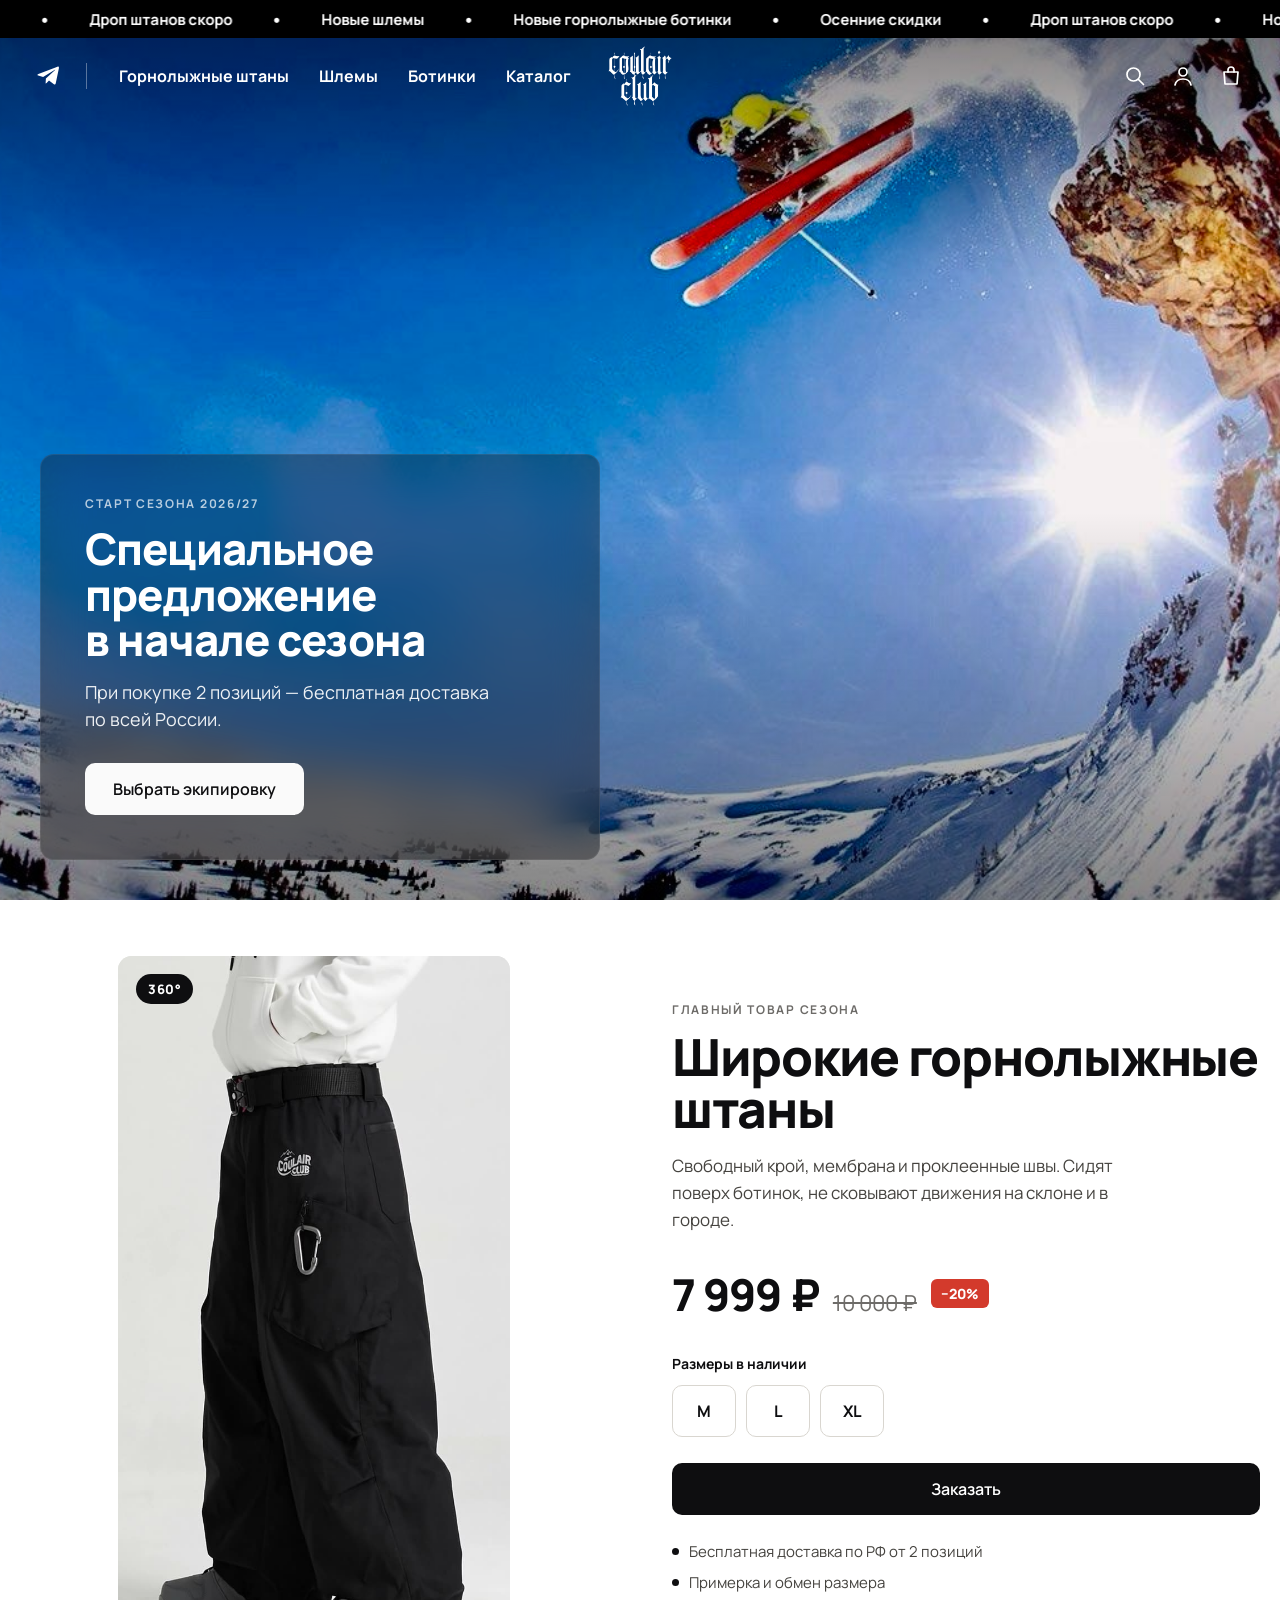
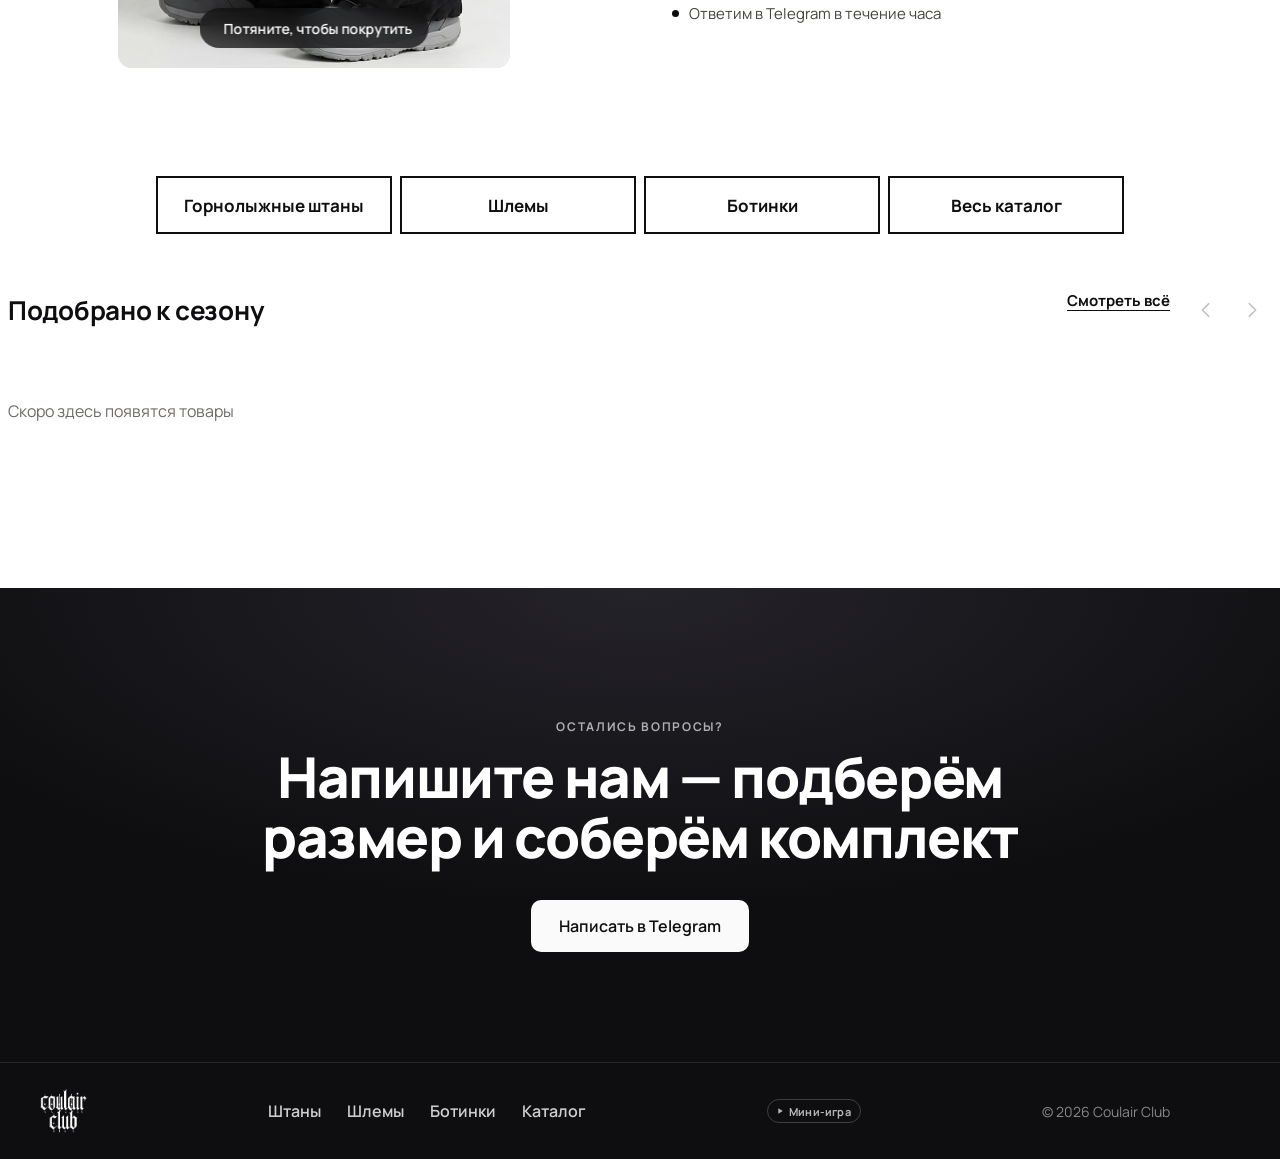
==== commit e0738a4e: "Мини-игра без йети; третье фото на первом экране - убраны снежные кучи, йети, погоня, подсказка и ка" ====
--- a/index.html
+++ b/index.html
@@ -70,6 +70,7 @@
       <div class="hero__slides" id="heroSlides">
         <img class="hero__slide is-active" style="object-position: 50% 45%" src="assets/hero-1.jpg" alt="Сноубордист в прыжке над облаками" fetchpriority="high">
         <img class="hero__slide" style="object-position: 60% 30%" src="assets/hero-2.jpg" alt="Лыжник в прыжке со скалы">
+        <img class="hero__slide" style="object-position: 50% 40%" src="assets/hero-3.jpg" alt="Лыжник в прыжке, чёрно-белое фото">
       </div>
       <div class="hero__fallback" aria-hidden="true"></div>
       <canvas class="hero__snow" id="heroSnow" aria-hidden="true"></canvas>
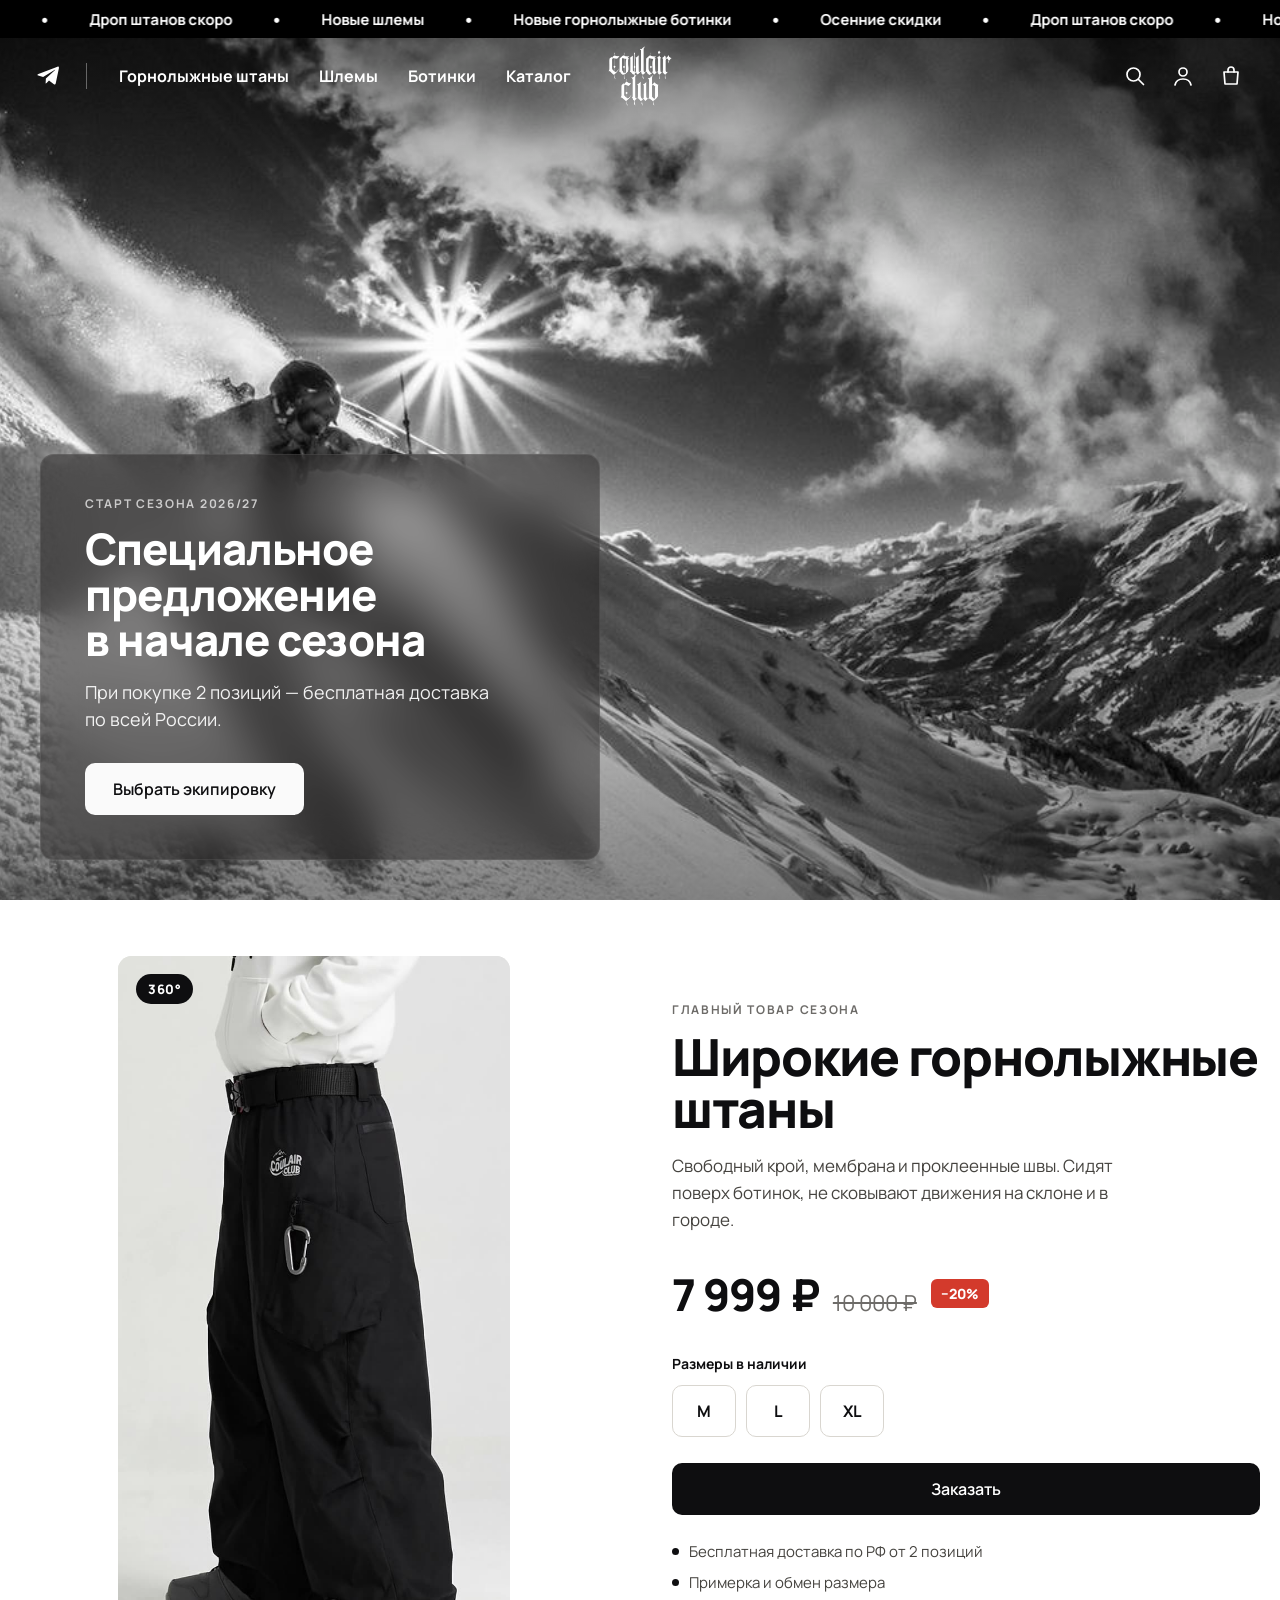
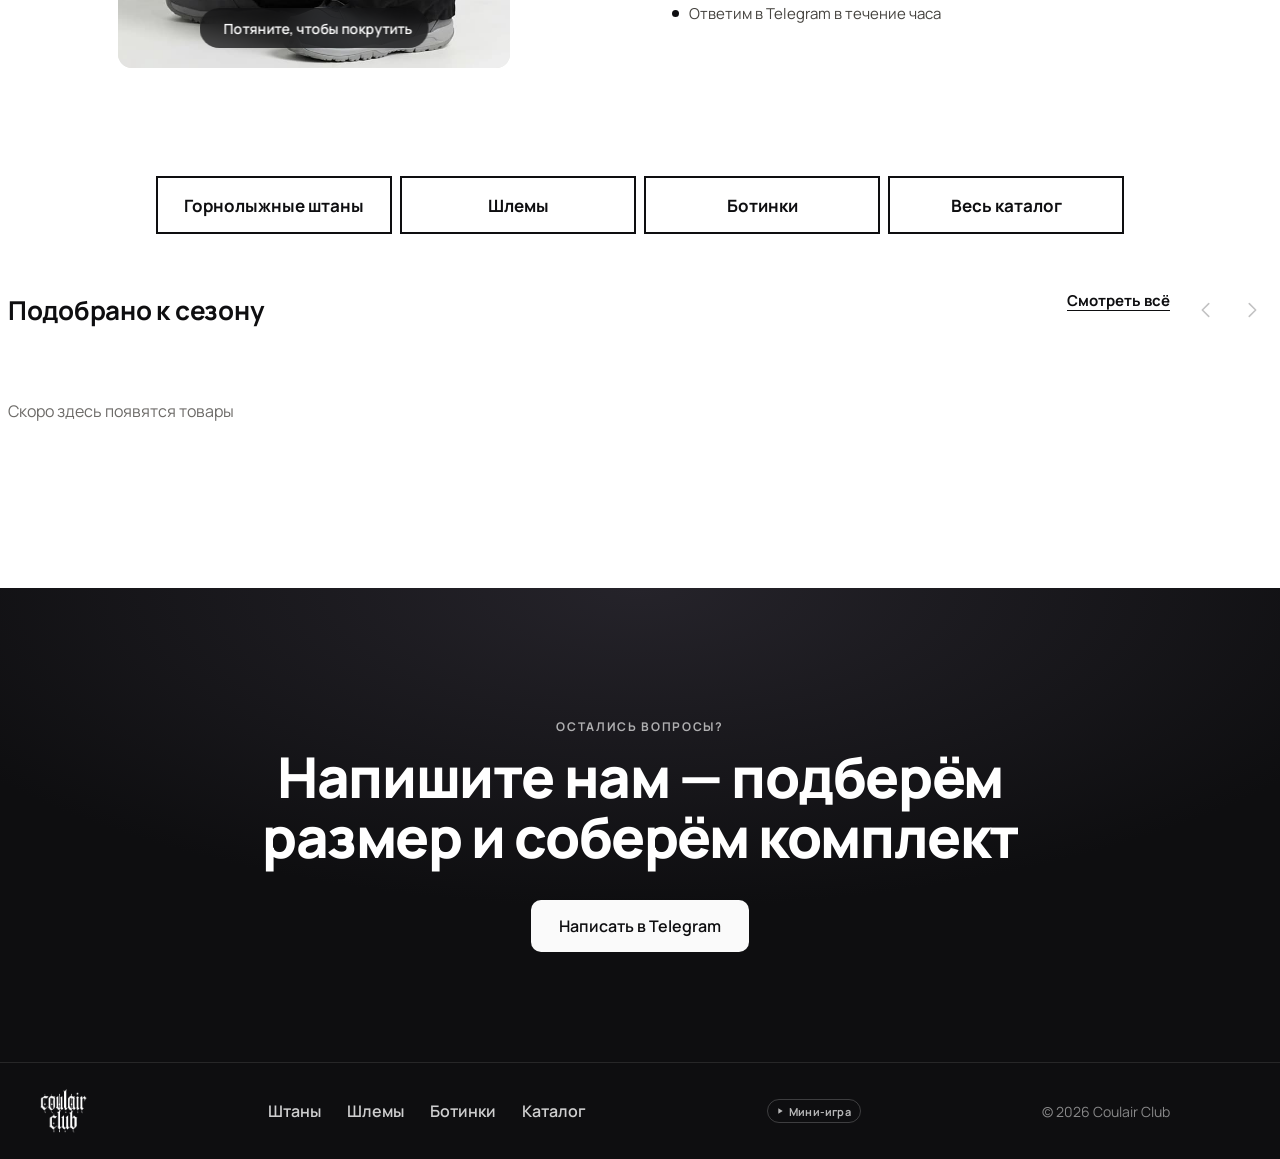
==== commit 1481fd14: "Первый экран: три новых чёрно-белых фото в слайдшоу Co-Authored-By: Claude Opus 5.5 <noreply@anthrop" ====
--- a/index.html
+++ b/index.html
@@ -68,9 +68,9 @@
     <!-- ========== Первый экран: видео ========== -->
     <section class="hero" id="hero">
       <div class="hero__slides" id="heroSlides">
-        <img class="hero__slide is-active" style="object-position: 50% 45%" src="assets/hero-1.jpg" alt="Сноубордист в прыжке над облаками" fetchpriority="high">
-        <img class="hero__slide" style="object-position: 60% 30%" src="assets/hero-2.jpg" alt="Лыжник в прыжке со скалы">
-        <img class="hero__slide" style="object-position: 50% 40%" src="assets/hero-3.jpg" alt="Лыжник в прыжке, чёрно-белое фото">
+        <img class="hero__slide is-active" style="object-position: 50% 40%" src="assets/hero-1.jpg" alt="Лыжник в прыжке, чёрно-белое фото" fetchpriority="high">
+        <img class="hero__slide" style="object-position: 30% 45%" src="assets/hero-2.jpg" alt="Лыжник во фрирайде на крутом склоне">
+        <img class="hero__slide" style="object-position: 62% 78%" src="assets/hero-3.jpg" alt="Сноубордист в облаке снега">
       </div>
       <div class="hero__fallback" aria-hidden="true"></div>
       <canvas class="hero__snow" id="heroSnow" aria-hidden="true"></canvas>
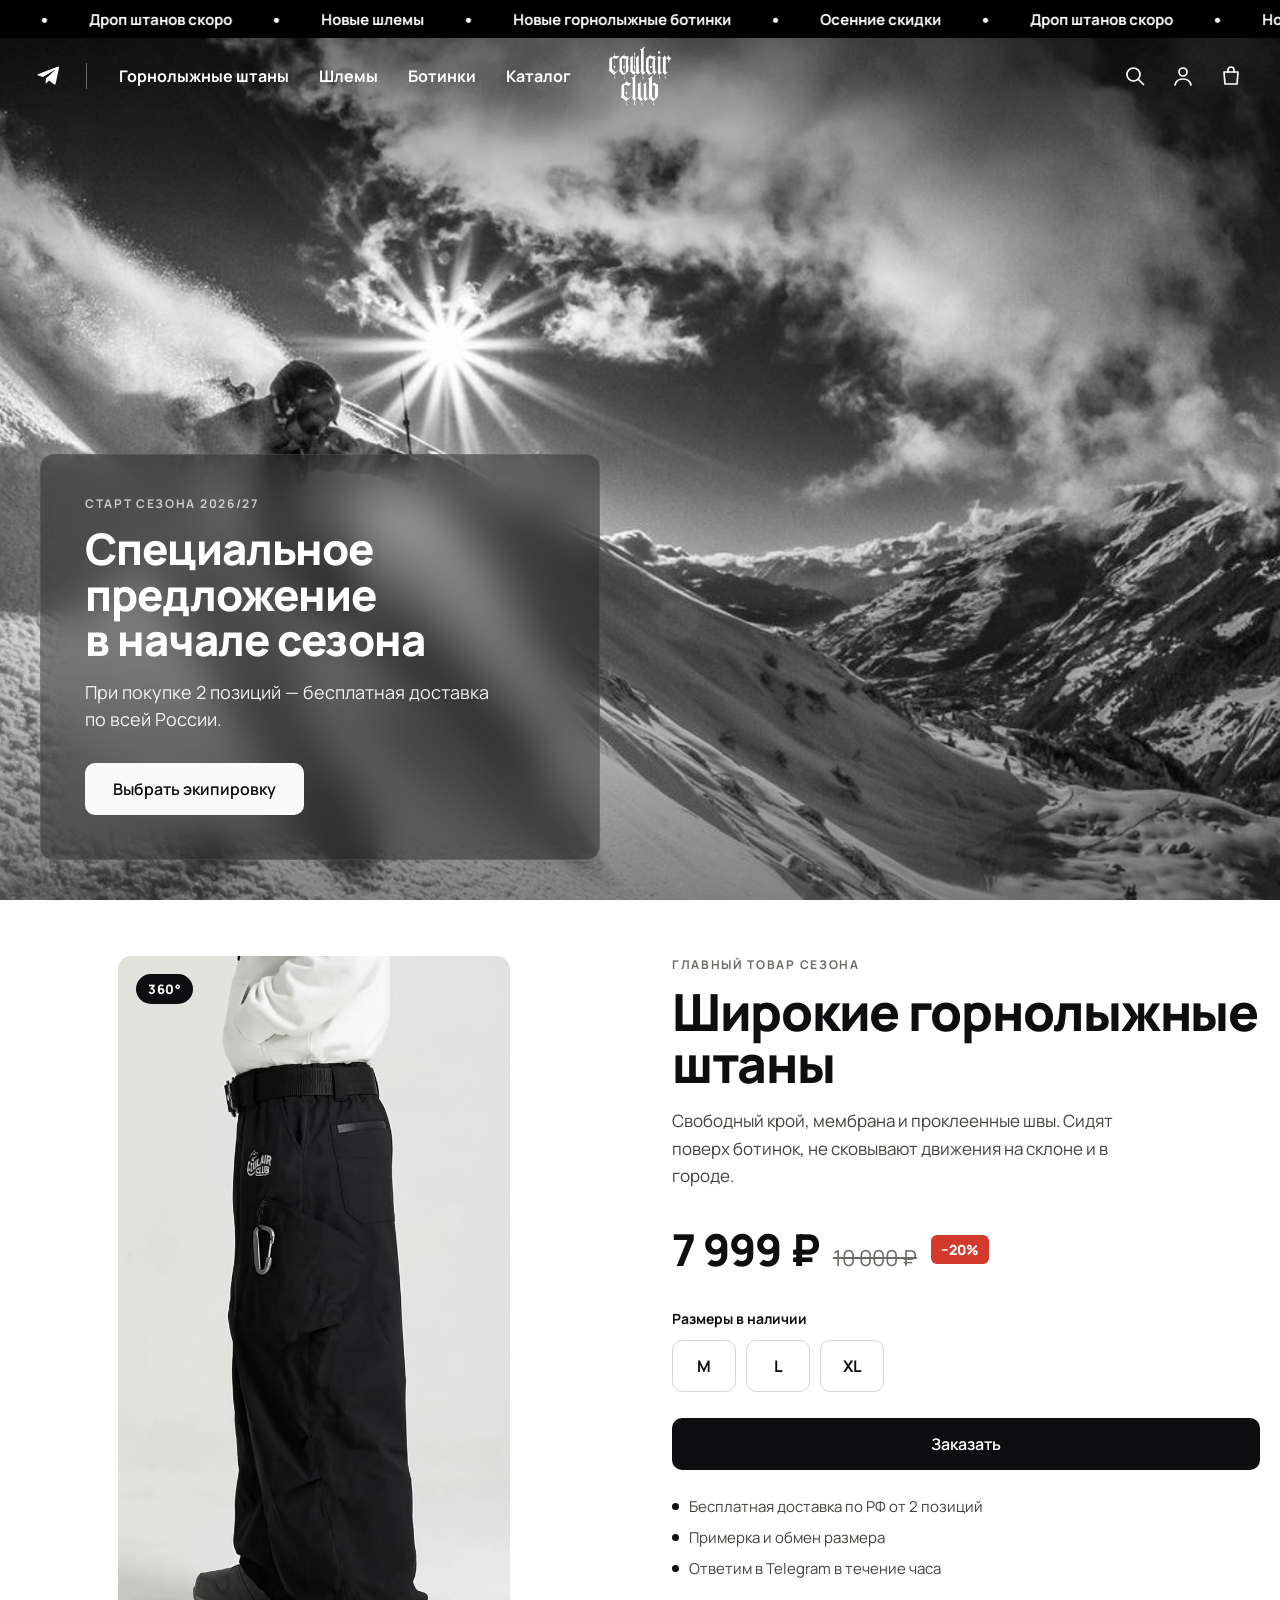
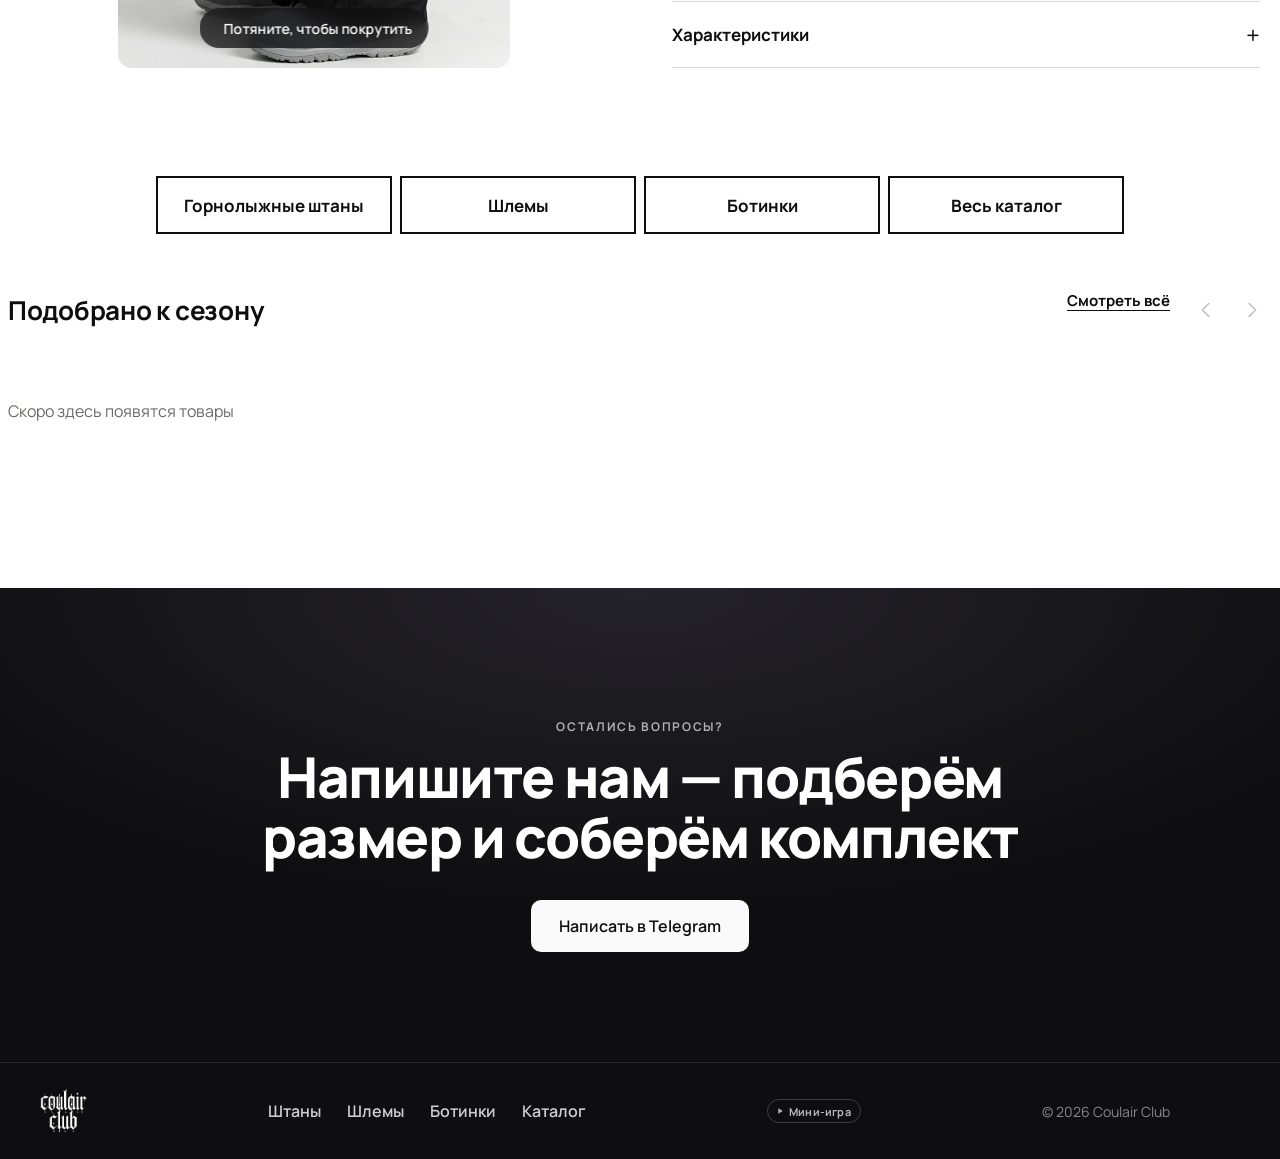
==== commit 96fd4102: "Каталог: старые шлемы удалены, новый OutdoorMaster MIPS; штаны: раскрывающиеся характеристики; игра:" ====
--- a/index.html
+++ b/index.html
@@ -125,6 +125,17 @@
             <li>Примерка и обмен размера</li>
             <li>Ответим в Telegram в течение часа</li>
           </ul>
+
+          <details class="specs-acc">
+            <summary>Характеристики</summary>
+            <ol class="specs-acc__list">
+              <li><strong>Высокая водонепроницаемость 15k:</strong> разработано с показателем 15 000 мм для полной защиты от влаги в условиях сильного снегопада и влажной погоды.</li>
+              <li><strong>Премиальная композитная ткань 3L:</strong> трёхслойная конструкция обеспечивает превосходную защиту от ветра, воздухопроницаемость и исключительную прочность.</li>
+              <li><strong>Модный дизайн в стиле карго:</strong> свободный крой и функциональные карманы, объединяющие уличную моду с атлетической функциональностью.</li>
+              <li><strong>Профессиональная эргономика для катания:</strong> шарнирные колени и усиленные манжеты, специально разработанные для агрессивных движений в сноуборде.</li>
+              <li><strong>TerraNomad Factory Direct:</strong> поставляется от проверенных специалистов по лыжной одежде с полным соблюдением экспортных требований и поддержкой оптовых закупок.</li>
+            </ol>
+          </details>
         </div>
       </div>
     </section>
--- a/css/style.css
+++ b/css/style.css
@@ -236,6 +236,16 @@
 .perks { margin: 26px 0 0; padding: 0; list-style: none; display: grid; gap: 10px; font-size: 15px; color: #45433f; }
 .perks li { display: flex; gap: 10px; align-items: center; }
 .perks li::before { content: ""; width: 7px; height: 7px; border-radius: 50%; background: var(--ink); flex-shrink: 0; }
+/* раскрывающиеся характеристики у штанов */
+.specs-acc { margin-top: 22px; border-top: 1px solid var(--line); border-bottom: 1px solid var(--line); }
+.specs-acc summary { display: flex; justify-content: space-between; align-items: center; padding: 16px 0; font-size: 17px; font-weight: 700; cursor: pointer; list-style: none; }
+.specs-acc summary::-webkit-details-marker { display: none; }
+.specs-acc summary::after { content: "+"; font-size: 24px; font-weight: 400; transition: transform .25s; }
+.specs-acc[open] summary::after { transform: rotate(45deg); }
+.specs-acc__list { margin: 0; padding: 0 0 18px 20px; display: grid; gap: 12px; font-size: 15px; line-height: 1.6; color: #45433f; }
+.specs-acc__list strong { color: var(--ink); }
+.specs-acc[open] .specs-acc__list { animation: accOpen .3s ease; }
+@keyframes accOpen { from { opacity: 0; transform: translateY(-6px); } }
 
 /* ---------- Категории (как фото 5) ---------- */
 .categories { padding: 12px 16px 56px; }
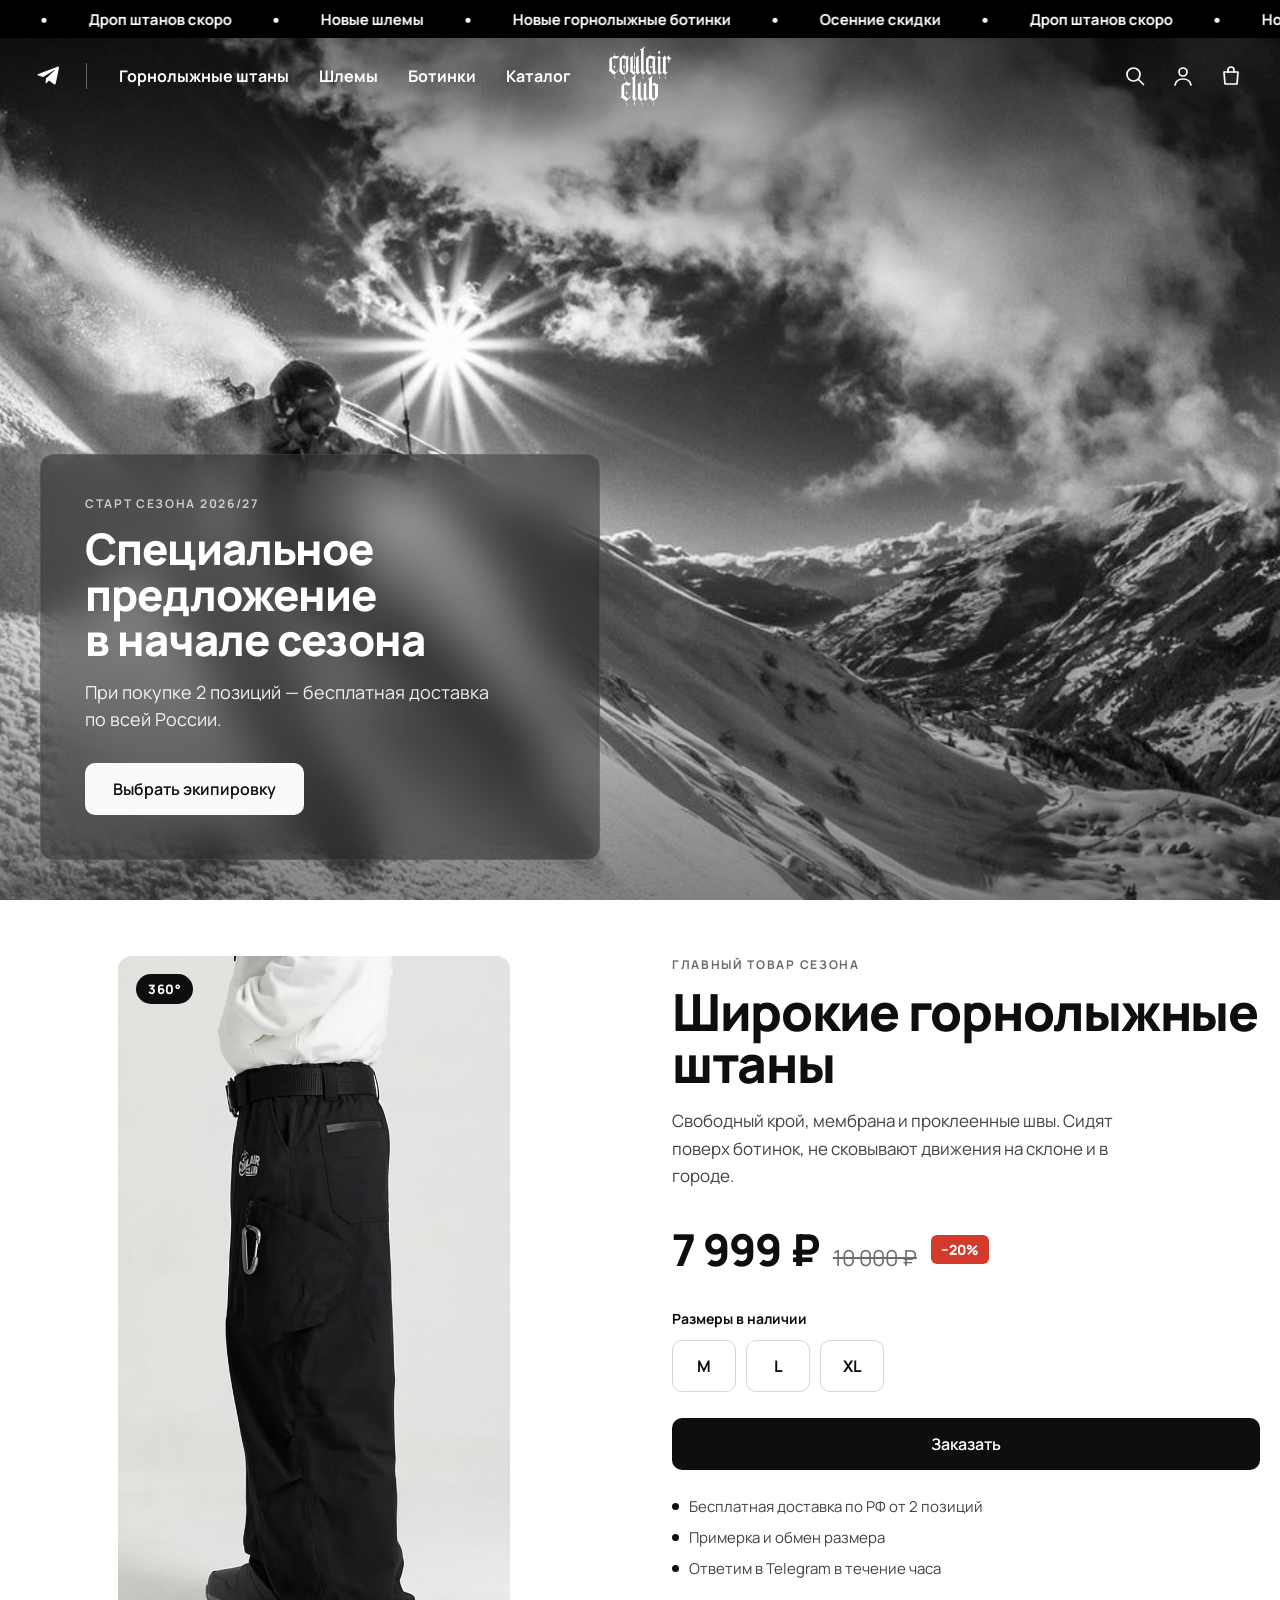
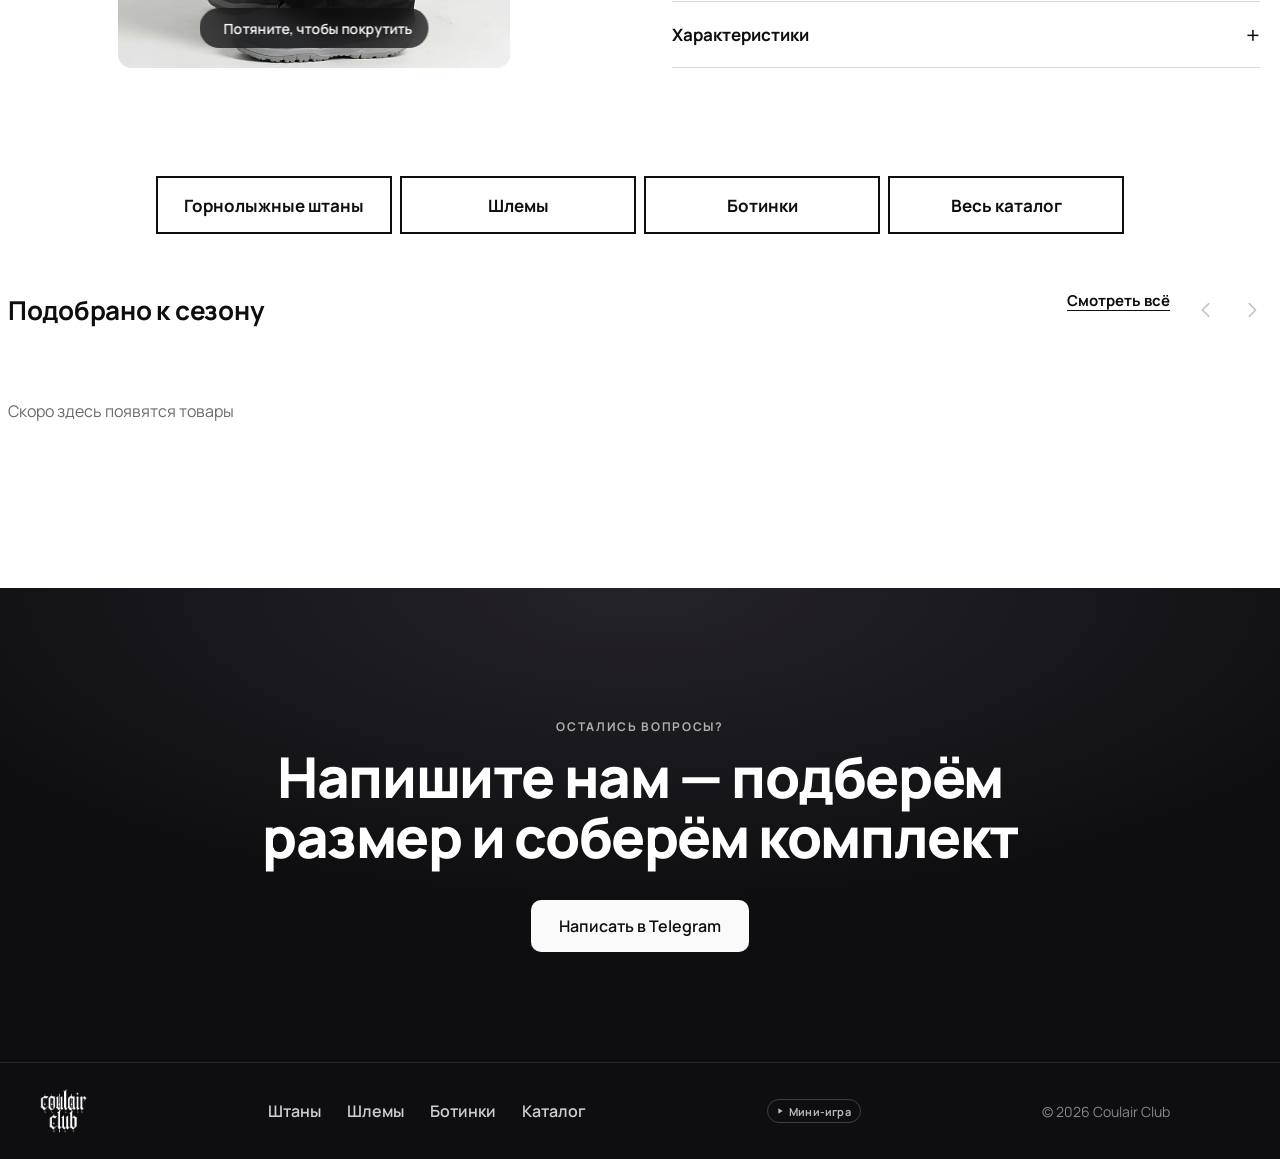
==== commit 54d75af5: "Штаны: плавное раскрытие «Характеристик», пункты проявляются по очереди Co-Authored-By: Claude Opus " ====
--- a/index.html
+++ b/index.html
@@ -128,6 +128,7 @@
 
           <details class="specs-acc">
             <summary>Характеристики</summary>
+            <div class="specs-acc__body">
             <ol class="specs-acc__list">
               <li><strong>Высокая водонепроницаемость 15k:</strong> разработано с показателем 15 000 мм для полной защиты от влаги в условиях сильного снегопада и влажной погоды.</li>
               <li><strong>Премиальная композитная ткань 3L:</strong> трёхслойная конструкция обеспечивает превосходную защиту от ветра, воздухопроницаемость и исключительную прочность.</li>
@@ -135,6 +136,7 @@
               <li><strong>Профессиональная эргономика для катания:</strong> шарнирные колени и усиленные манжеты, специально разработанные для агрессивных движений в сноуборде.</li>
               <li><strong>TerraNomad Factory Direct:</strong> поставляется от проверенных специалистов по лыжной одежде с полным соблюдением экспортных требований и поддержкой оптовых закупок.</li>
             </ol>
+            </div>
           </details>
         </div>
       </div>
--- a/css/style.css
+++ b/css/style.css
@@ -244,8 +244,14 @@
 .specs-acc[open] summary::after { transform: rotate(45deg); }
 .specs-acc__list { margin: 0; padding: 0 0 18px 20px; display: grid; gap: 12px; font-size: 15px; line-height: 1.6; color: #45433f; }
 .specs-acc__list strong { color: var(--ink); }
-.specs-acc[open] .specs-acc__list { animation: accOpen .3s ease; }
-@keyframes accOpen { from { opacity: 0; transform: translateY(-6px); } }
+.specs-acc__body { overflow: hidden; }
+.specs-acc__list li { opacity: 0; transform: translateY(-8px); transition: opacity .35s ease, transform .35s ease; }
+.specs-acc.is-shown .specs-acc__list li { opacity: 1; transform: none; }
+.specs-acc.is-shown .specs-acc__list li:nth-child(2) { transition-delay: .05s; }
+.specs-acc.is-shown .specs-acc__list li:nth-child(3) { transition-delay: .1s; }
+.specs-acc.is-shown .specs-acc__list li:nth-child(4) { transition-delay: .15s; }
+.specs-acc.is-shown .specs-acc__list li:nth-child(5) { transition-delay: .2s; }
+@media (prefers-reduced-motion: reduce) { .specs-acc__list li { transition: none; } }
 
 /* ---------- Категории (как фото 5) ---------- */
 .categories { padding: 12px 16px 56px; }
@@ -589,8 +595,12 @@
 .tab:hover { border-color: var(--ink); }
 .tab[aria-selected="true"] { background: var(--ink); border-color: var(--ink); color: #fff; }
 .tab[aria-selected="true"] span { color: rgba(255,255,255,.6); }
-.grid { display: grid; grid-template-columns: repeat(auto-fill, minmax(270px, 1fr)); gap: 36px 6px; }
-.grid .card__body { padding: 12px 4px 0; }
+.grid { display: grid; grid-template-columns: repeat(auto-fill, minmax(270px, 1fr)); gap: 20px 16px; }
+.grid .card__body { padding: 12px 12px 14px; }
+/* каталог: тонкая чёрная рамка у карточек */
+.grid .card, .catalog__track .card { border: 1px solid var(--ink); background: #fff; }
+.catalog__track .card__body { padding: 12px 12px 14px; }
+.catalog__track { gap: 8px; grid-auto-columns: calc((100% - 3 * 8px) / 3.35); }
 
 /* ---------- Адаптив ---------- */
 @media (max-width: 1100px) {
@@ -637,7 +647,7 @@
   .gallery__thumbs { padding: 0 16px; }
   .pdp__info { padding: 0 16px; }
   .pdp__actions { grid-template-columns: 1fr; }
-  .grid { grid-template-columns: 1fr 1fr; gap: 26px 4px; }
+  .grid { grid-template-columns: 1fr 1fr; gap: 12px 10px; }
   .grid .card__name { font-size: 14px; }
   .card__size { display: block; margin: 2px 0 0; }
 }
